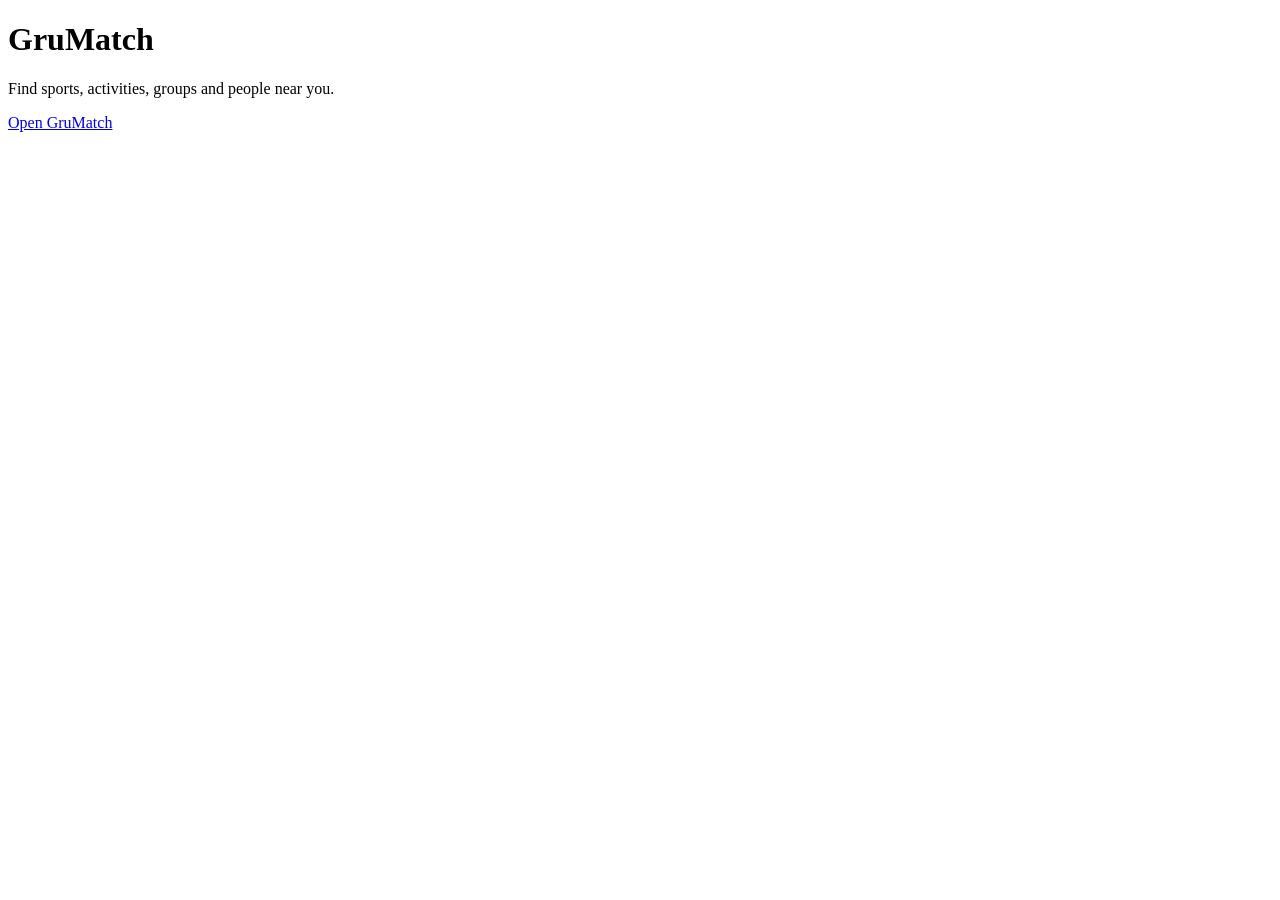
==== src/index.html @ 80520175 "first commit" ====
<!DOCTYPE html>
<html lang="en">
<head>
  <meta charset="UTF-8">
  <meta name="viewport" content="width=device-width, initial-scale=1.0">

  <title>GruMatch - Find people to play sports with</title>

  <link rel="stylesheet" href="style.css">
</head>

<body>

  <header>
    <h1>GruMatch</h1>

    <p>
      Find sports, activities, groups and people near you.
    </p>

    <a href="https://www.grumatch.com">
      Open GruMatch
    </a>
  </header>

</body>
</html>
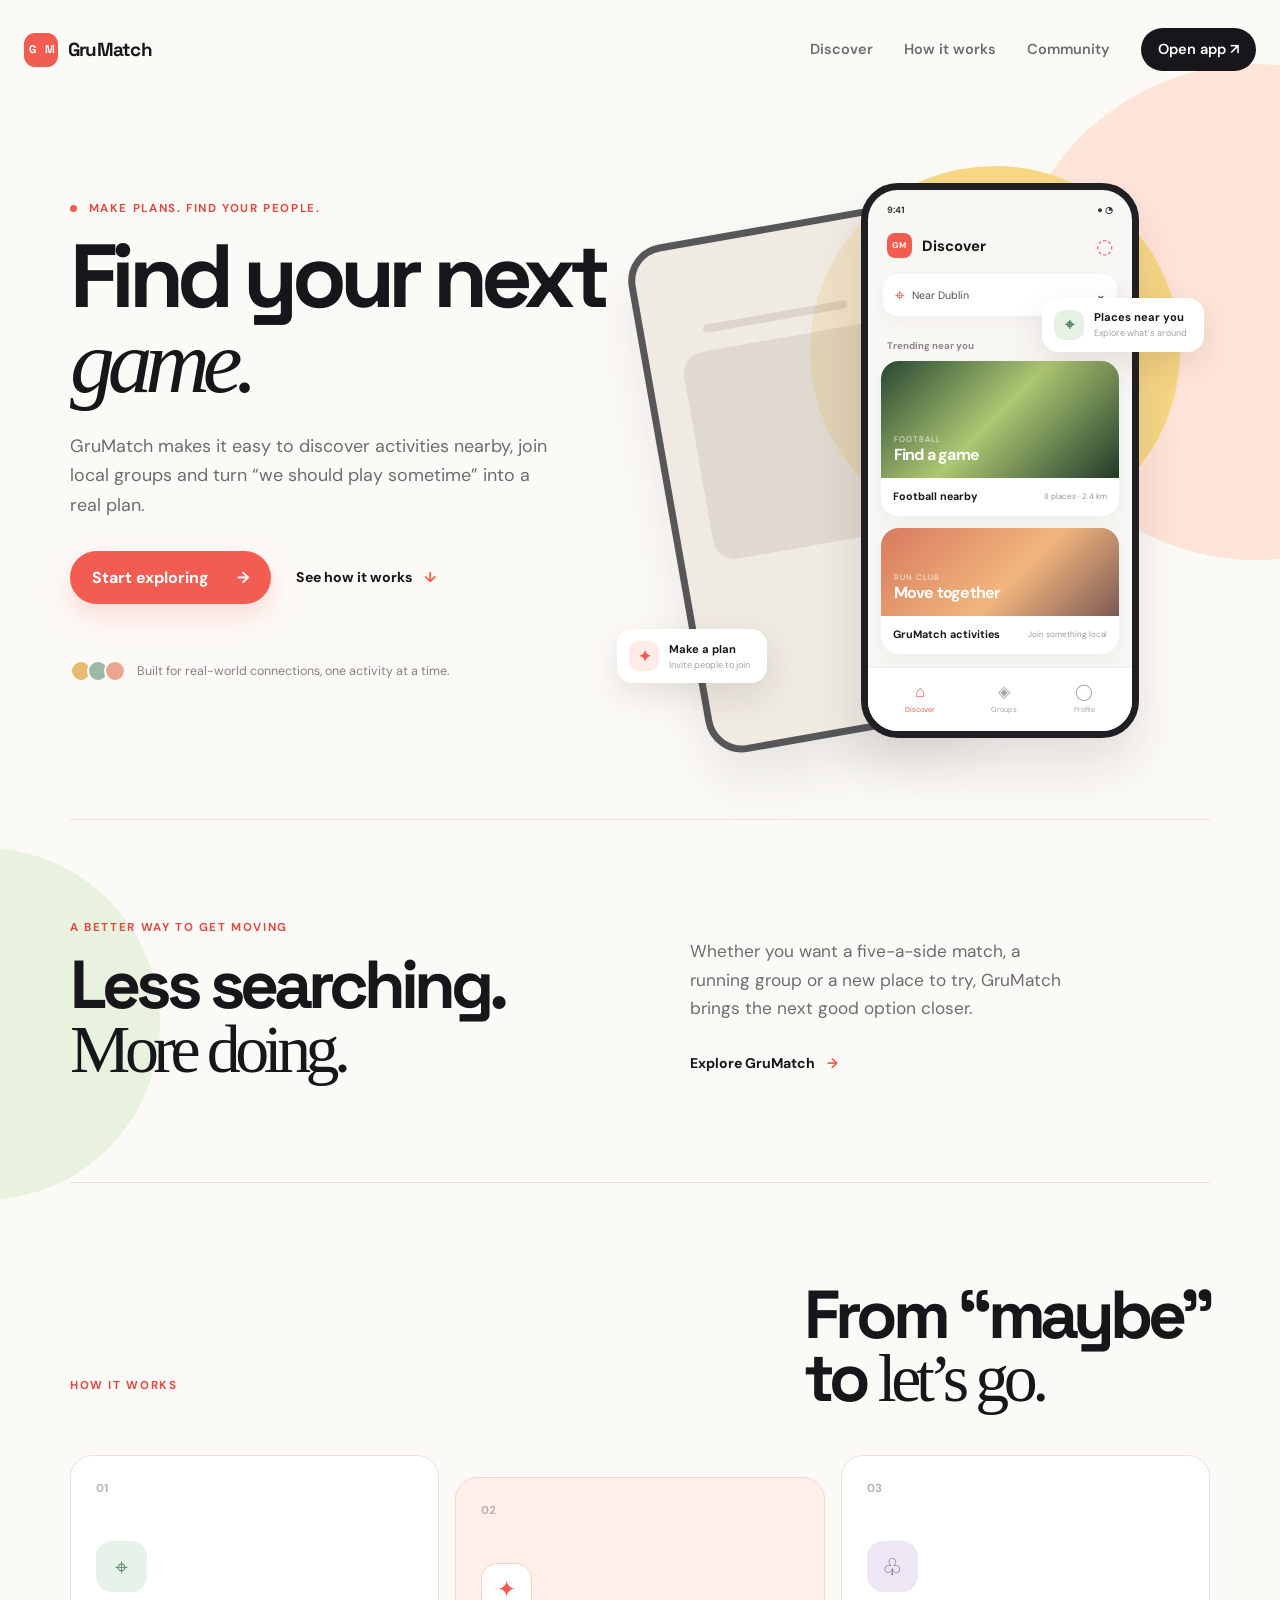
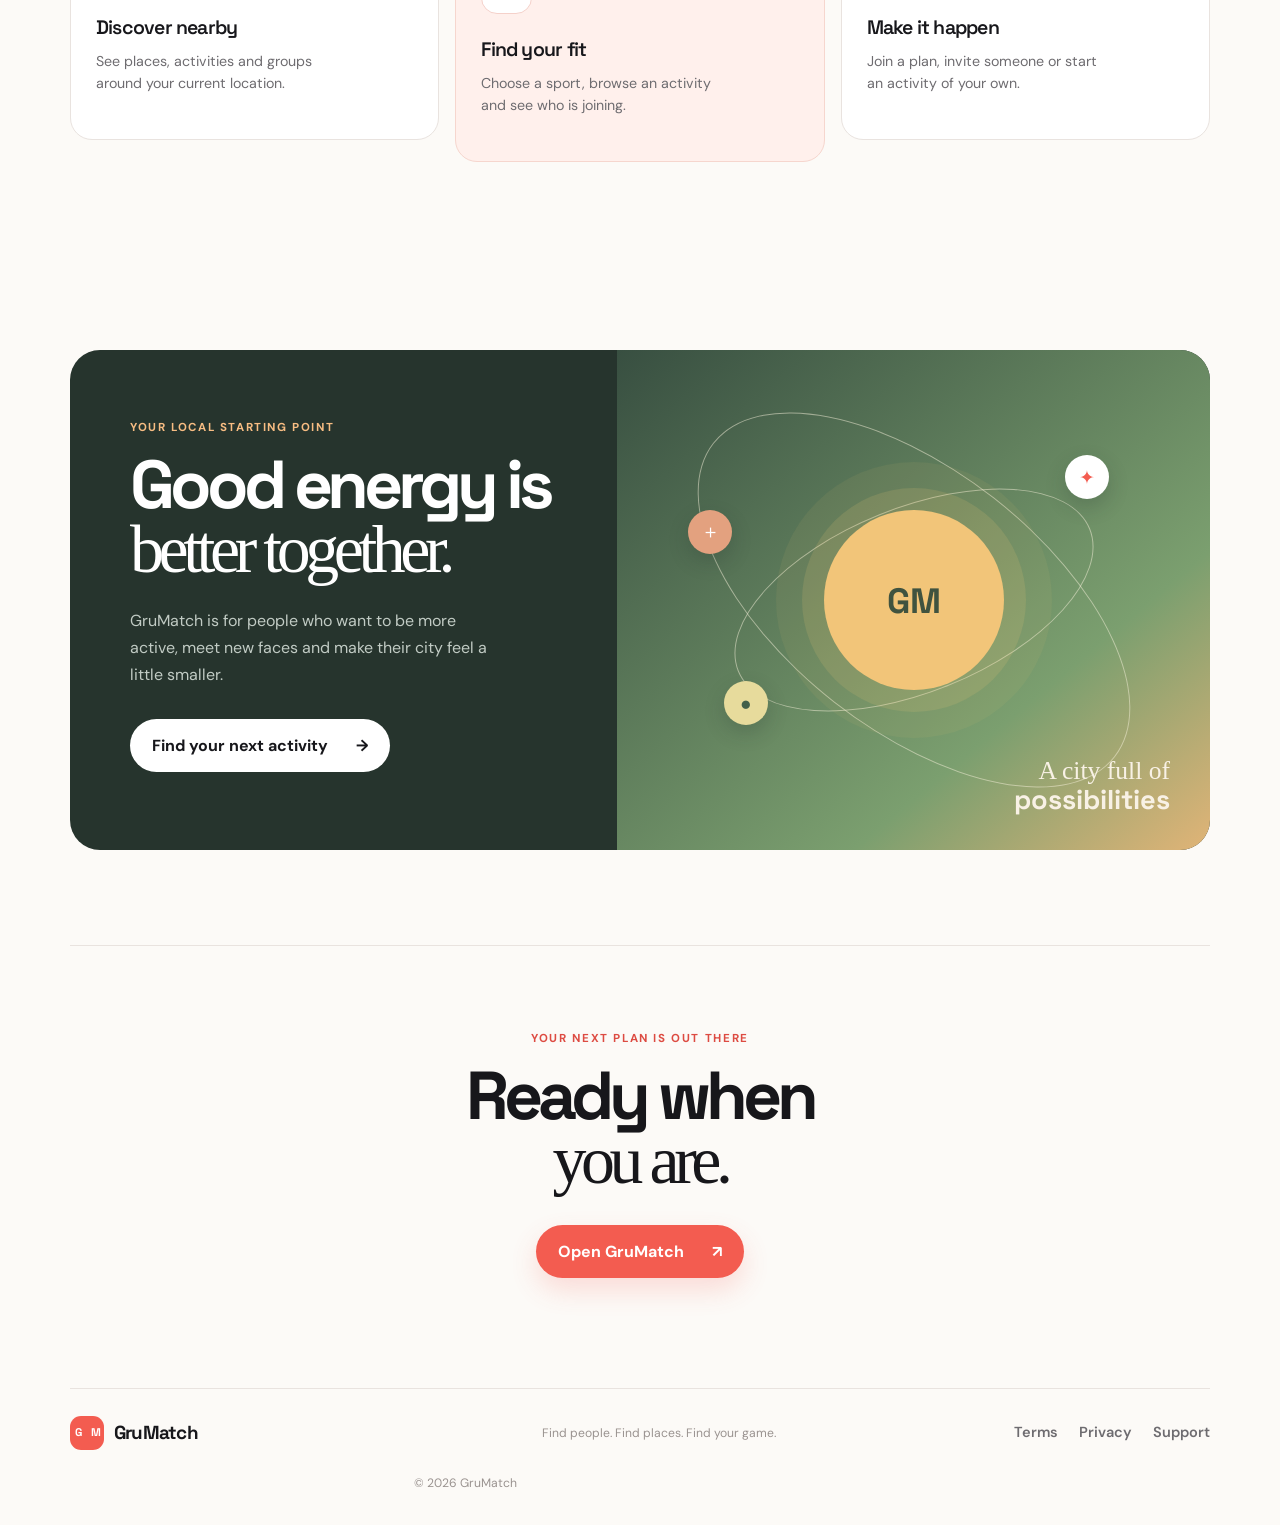
==== commit 8248f720: "Build GruMatch marketing landing page" ====
--- a/src/index.html
+++ b/src/index.html
@@ -1,27 +1,54 @@
-<!DOCTYPE html>
+<!doctype html>
 <html lang="en">
-<head>
-  <meta charset="UTF-8">
-  <meta name="viewport" content="width=device-width, initial-scale=1.0">
-
-  <title>GruMatch - Find people to play sports with</title>
-
-  <link rel="stylesheet" href="style.css">
-</head>
-
-<body>
-
-  <header>
-    <h1>GruMatch</h1>
-
-    <p>
-      Find sports, activities, groups and people near you.
-    </p>
-
-    <a href="https://www.grumatch.com">
-      Open GruMatch
-    </a>
-  </header>
-
-</body>
-</html>+  <head>
+    <meta charset="UTF-8" />
+    <meta name="viewport" content="width=device-width, initial-scale=1.0" />
+    <meta name="description" content="GruMatch helps you discover nearby sports, activities and people to play with." />
+    <meta name="theme-color" content="#f45c4e" />
+    <title>GruMatch — Find your next game</title>
+    <link rel="preconnect" href="https://fonts.googleapis.com" />
+    <link rel="preconnect" href="https://fonts.gstatic.com" crossorigin />
+    <link href="https://fonts.googleapis.com/css2?family=DM+Sans:wght@400;500;600;700&family=Space+Grotesk:wght@500;600;700&display=swap" rel="stylesheet" />
+    <link rel="stylesheet" href="style.css" />
+  </head>
+  <body>
+    <div class="page-glow page-glow--one" aria-hidden="true"></div>
+    <div class="page-glow page-glow--two" aria-hidden="true"></div>
+    <header class="site-header">
+      <a class="brand" href="#top" aria-label="GruMatch home"><span class="brand-mark" aria-hidden="true"><span>G</span><span>M</span></span><span>GruMatch</span></a>
+      <button class="menu-toggle" type="button" aria-expanded="false" aria-controls="site-nav">Menu</button>
+      <nav id="site-nav" class="site-nav" aria-label="Main navigation">
+        <a href="#discover">Discover</a><a href="#how-it-works">How it works</a><a href="#community">Community</a><a class="nav-cta" href="https://www.grumatch.com">Open app <span aria-hidden="true">↗</span></a>
+      </nav>
+    </header>
+    <main id="top">
+      <section class="hero section-shell">
+        <div class="hero-copy">
+          <p class="eyebrow"><span class="eyebrow-dot"></span> Make plans. Find your people.</p>
+          <h1>Find your next <em>game.</em></h1>
+          <p class="hero-lede">GruMatch makes it easy to discover activities nearby, join local groups and turn “we should play sometime” into a real plan.</p>
+          <div class="hero-actions"><a class="button button--primary" href="https://www.grumatch.com">Start exploring <span aria-hidden="true">→</span></a><a class="text-link" href="#how-it-works">See how it works <span aria-hidden="true">↓</span></a></div>
+          <div class="hero-note"><span class="mini-avatars" aria-hidden="true"><i></i><i></i><i></i></span><span>Built for real-world connections, one activity at a time.</span></div>
+        </div>
+        <div class="hero-visual" aria-label="GruMatch app preview">
+          <div class="sun-disc" aria-hidden="true"></div>
+          <div class="phone phone--back" aria-hidden="true"><div class="phone-top"></div><div class="ghost-line"></div><div class="ghost-card"></div></div>
+          <div class="phone phone--front">
+            <div class="phone-top"><span>9:41</span><span>● ◔</span></div><div class="app-header"><span class="app-logo">GM</span><strong>Discover</strong><span class="bell">◌</span></div>
+            <div class="location-pill"><span>⌖</span> Near Dublin <b>⌄</b></div><p class="phone-label">Trending near you</p>
+            <div class="activity-card"><div class="activity-art art--football"><span>FOOTBALL</span><strong>Find a game</strong></div><div class="activity-meta"><strong>Football nearby</strong><span>8 places · 2.4 km</span></div></div>
+            <div class="activity-card"><div class="activity-art art--run"><span>RUN CLUB</span><strong>Move together</strong></div><div class="activity-meta"><strong>GruMatch activities</strong><span>Join something local</span></div></div>
+            <div class="phone-tabs"><span class="active">⌂<small>Discover</small></span><span>◈<small>Groups</small></span><span>◯<small>Profile</small></span></div>
+          </div>
+          <div class="floating-tag floating-tag--near"><span class="tag-icon">⌖</span><span><strong>Places near you</strong><small>Explore what’s around</small></span></div><div class="floating-tag floating-tag--match"><span class="tag-icon tag-icon--coral">✦</span><span><strong>Make a plan</strong><small>Invite people to join</small></span></div>
+        </div>
+      </section>
+      <section id="discover" class="section-shell section-block discover-block"><div class="section-intro"><p class="eyebrow">A better way to get moving</p><h2>Less searching.<br /><span>More doing.</span></h2></div><div class="discover-copy"><p>Whether you want a five-a-side match, a running group or a new place to try, GruMatch brings the next good option closer.</p><a class="arrow-link" href="https://www.grumatch.com">Explore GruMatch <span>→</span></a></div></section>
+      <section id="how-it-works" class="section-shell section-block steps-block"><div class="section-heading"><p class="eyebrow">How it works</p><h2>From “maybe”<br />to <span>let’s go.</span></h2></div><div class="steps-grid"><article class="step-card"><div class="step-number">01</div><div class="step-icon step-icon--pin">⌖</div><h3>Discover nearby</h3><p>See places, activities and groups around your current location.</p></article><article class="step-card step-card--highlight"><div class="step-number">02</div><div class="step-icon step-icon--spark">✦</div><h3>Find your fit</h3><p>Choose a sport, browse an activity and see who is joining.</p></article><article class="step-card"><div class="step-number">03</div><div class="step-icon step-icon--people">♧</div><h3>Make it happen</h3><p>Join a plan, invite someone or start an activity of your own.</p></article></div></section>
+      <section id="community" class="section-shell community-block"><div class="community-panel"><div class="community-copy"><p class="eyebrow">Your local starting point</p><h2>Good energy is<br /><span>better together.</span></h2><p>GruMatch is for people who want to be more active, meet new faces and make their city feel a little smaller.</p><a class="button button--light" href="https://www.grumatch.com">Find your next activity <span aria-hidden="true">→</span></a></div><div class="community-art" aria-hidden="true"><div class="orbit orbit--one"></div><div class="orbit orbit--two"></div><div class="community-sun">GM</div><div class="person person--one">✦</div><div class="person person--two">●</div><div class="person person--three">＋</div><div class="community-caption">A city full of<br /><strong>possibilities</strong></div></div></div></section>
+      <section class="section-shell final-cta"><p class="eyebrow">Your next plan is out there</p><h2>Ready when<br /><span>you are.</span></h2><a class="button button--primary" href="https://www.grumatch.com">Open GruMatch <span aria-hidden="true">↗</span></a></section>
+    </main>
+    <footer class="site-footer section-shell"><a class="brand" href="#top"><span class="brand-mark" aria-hidden="true"><span>G</span><span>M</span></span><span>GruMatch</span></a><p>Find people. Find places. Find your game.</p><div class="footer-links"><a href="https://www.grumatch.com/terms">Terms</a><a href="https://www.grumatch.com/privacy">Privacy</a><a href="mailto:supportgrumatch@gmail.com">Support</a></div><small>© 2026 GruMatch</small></footer>
+    <script>const toggle=document.querySelector('.menu-toggle'),nav=document.querySelector('.site-nav');toggle?.addEventListener('click',()=>{const open=nav.classList.toggle('is-open');toggle.setAttribute('aria-expanded',String(open))});nav?.querySelectorAll('a').forEach(link=>link.addEventListener('click',()=>{nav.classList.remove('is-open');toggle?.setAttribute('aria-expanded','false')}));</script>
+  </body>
+</html>
--- a/src/style.css
+++ b/src/style.css
@@ -0,0 +1 @@
+:root{--ink:#17171b;--muted:#6e6c70;--coral:#f35c50;--coral-dark:#dd4b42;--peach:#fff0ec;--cream:#fcfaf7;--line:#e9e3df;--serif:Georgia,'Times New Roman',serif;--display:'Space Grotesk',sans-serif;--body:'DM Sans',sans-serif}*{box-sizing:border-box}html{scroll-behavior:smooth}body{margin:0;background:var(--cream);color:var(--ink);font-family:var(--body);overflow-x:hidden}.page-glow{position:absolute;z-index:-1;border-radius:50%;pointer-events:none}.page-glow--one{width:31rem;height:31rem;top:4rem;right:-14rem;background:#ffe5d9}.page-glow--two{width:22rem;height:22rem;top:53rem;left:-12rem;background:#e9f1df}.section-shell{width:min(1140px,calc(100% - 48px));margin-inline:auto}.site-header{width:min(1240px,calc(100% - 48px));margin:0 auto;display:flex;align-items:center;justify-content:space-between;padding:28px 0;position:relative;z-index:5}.brand{display:inline-flex;align-items:center;gap:10px;color:var(--ink);font-family:var(--display);font-size:1.18rem;font-weight:700;text-decoration:none;letter-spacing:-.04em}.brand-mark{display:inline-grid;grid-template-columns:1fr 1fr;gap:1px;width:34px;height:34px;background:var(--coral);border-radius:11px;color:#fff;place-items:center;font-family:var(--display);font-size:.7rem;letter-spacing:-.1em;line-height:1}.site-nav{display:flex;align-items:center;gap:31px}.site-nav a,.footer-links a{color:var(--muted);text-decoration:none;font-size:.91rem;font-weight:600}.site-nav a:hover,.footer-links a:hover{color:var(--coral)}.site-nav .nav-cta{padding:12px 17px;background:var(--ink);border-radius:999px;color:#fff}.menu-toggle{display:none;background:none;border:1px solid var(--line);border-radius:99px;padding:9px 14px;font:600 .82rem var(--body)}.hero{display:grid;grid-template-columns:48% 52%;align-items:center;min-height:675px;padding:55px 0 90px}.eyebrow{margin:0 0 18px;color:var(--coral-dark);font-size:.72rem;font-weight:700;letter-spacing:.14em;text-transform:uppercase}.eyebrow-dot{display:inline-block;width:7px;height:7px;margin-right:7px;border-radius:50%;background:var(--coral)}.hero h1,.section-intro h2,.section-heading h2,.community-copy h2,.final-cta h2{margin:0;font:700 clamp(3.6rem,7vw,6.5rem)/.94 var(--display);letter-spacing:-.075em}.hero h1 em,.section-intro h2 span,.section-heading h2 span,.community-copy h2 span,.final-cta h2 span{font-family:var(--serif);font-weight:400;letter-spacing:-.08em}.hero-lede{max-width:490px;margin:28px 0 30px;color:var(--muted);font-size:1.12rem;line-height:1.65}.hero-actions{display:flex;align-items:center;gap:25px}.button{display:inline-flex;align-items:center;gap:28px;border-radius:999px;padding:16px 22px;font-weight:700;text-decoration:none;transition:transform .2s,background .2s}.button:hover{transform:translateY(-2px)}.button--primary{background:var(--coral);color:#fff;box-shadow:0 12px 27px #f35c5030}.button--primary:hover{background:var(--coral-dark)}.button--light{background:#fff;color:var(--ink)}.text-link,.arrow-link{color:var(--ink);text-decoration:none;font-size:.88rem;font-weight:700}.text-link span,.arrow-link span{margin-left:9px;color:var(--coral)}.hero-note{display:flex;align-items:center;gap:11px;margin-top:56px;color:#858187;font-size:.78rem}.mini-avatars{display:flex}.mini-avatars i{display:block;width:22px;height:22px;border:2px solid var(--cream);border-radius:50%;margin-left:-5px;background:#eaa690}.mini-avatars i:first-child{margin-left:0;background:#e6bb72}.mini-avatars i:nth-child(2){background:#9cb9a6}.hero-visual{position:relative;min-height:575px}.sun-disc{position:absolute;right:5%;top:2%;width:370px;height:370px;background:#f8d785;border-radius:50%}.phone{position:absolute;width:278px;border:7px solid #202024;border-radius:37px;background:#f9f7f4;box-shadow:0 28px 50px #2a1e191f}.phone--back{left:8%;top:12%;height:515px;transform:rotate(-10deg);background:#ebe5dc;opacity:.75}.phone--back .phone-top{height:50px}.ghost-line{width:55%;height:8px;margin:30px auto 18px;border-radius:10px;background:#d0c9bf}.ghost-card{width:76%;height:210px;margin:auto;border-radius:22px;background:#d7cfc4}.phone--front{right:12%;top:5%;height:555px;overflow:hidden;z-index:2}.phone-top{display:flex;justify-content:space-between;padding:14px 19px 5px;color:#343338;font-size:.57rem;font-weight:700}.app-header{display:flex;align-items:center;gap:10px;padding:12px 19px 15px;font-size:.93rem}.app-logo{display:grid;width:25px;height:25px;place-items:center;border-radius:8px;background:var(--coral);color:#fff;font-size:.52rem;font-weight:700}.bell{margin-left:auto;color:var(--coral);font-size:1.25rem}.location-pill{display:flex;align-items:center;gap:7px;margin:0 15px;padding:10px 12px;border-radius:14px;background:#fff;color:#55515a;font-size:.67rem;box-shadow:0 5px 15px #32200e0b}.location-pill span{color:var(--coral);font-size:1.05rem}.location-pill b{margin-left:auto}.phone-label{padding:0 19px;margin:23px 0 9px;font-size:.6rem;color:#89858b;font-weight:700}.activity-card{margin:0 13px 12px;overflow:hidden;border-radius:18px;background:#fff;box-shadow:0 7px 17px #3020150c}.activity-art{height:117px;padding:13px;display:flex;flex-direction:column;justify-content:flex-end;color:#fff}.activity-art span{font-size:.5rem;letter-spacing:.12em;opacity:.82}.activity-art strong{font-size:1rem;letter-spacing:-.05em}.art--football{background:linear-gradient(135deg,#284633,#adc872 48%,#203a2a)}.art--run{height:88px;background:linear-gradient(135deg,#d87a5f,#f1b67d 56%,#7d5a55)}.activity-meta{display:flex;justify-content:space-between;gap:5px;padding:11px 12px 13px;align-items:center}.activity-meta strong{font-size:.67rem}.activity-meta span{color:#9a9597;font-size:.5rem}.phone-tabs{position:absolute;bottom:0;left:0;right:0;display:flex;justify-content:space-around;padding:13px 9px 17px;background:#fff;border-top:1px solid #f0ece9}.phone-tabs span{display:flex;align-items:center;flex-direction:column;color:#aaa5a5;font-size:1rem}.phone-tabs span.active{color:var(--coral)}.phone-tabs small{margin-top:3px;font-size:.46rem}.floating-tag{display:flex;position:absolute;align-items:center;gap:10px;z-index:3;padding:12px 17px 12px 12px;background:#fff;border-radius:16px;box-shadow:0 12px 35px #432d2020}.floating-tag strong,.floating-tag small{display:block}.floating-tag strong{font-size:.7rem}.floating-tag small{margin-top:3px;color:#aaa0a0;font-size:.57rem}.tag-icon{display:grid;width:30px;height:30px;place-items:center;border-radius:10px;background:#e6f2e6;color:#56836a;font-weight:700}.tag-icon--coral{background:#ffebe7;color:var(--coral)}.floating-tag--near{top:25%;right:1%}.floating-tag--match{bottom:8%;left:0}.section-block{padding:100px 0}.discover-block{display:grid;grid-template-columns:1fr 1fr;gap:100px;border-top:1px solid var(--line)}.section-intro h2,.section-heading h2,.community-copy h2,.final-cta h2{font-size:clamp(3rem,5.3vw,5.3rem)}.discover-copy{align-self:end;max-width:380px;padding-bottom:9px}.discover-copy p{margin:0 0 29px;color:var(--muted);font-size:1.08rem;line-height:1.65}.steps-block{border-top:1px solid var(--line)}.section-heading{display:flex;align-items:end;justify-content:space-between;margin-bottom:44px}.steps-grid{display:grid;grid-template-columns:repeat(3,1fr);gap:16px}.step-card{position:relative;min-height:285px;padding:25px;border:1px solid var(--line);border-radius:22px;background:#fff}.step-card--highlight{background:var(--peach);border-color:#f6d6ce;transform:translateY(22px)}.step-number{color:#b9b2ad;font-size:.72rem;font-weight:700}.step-icon{display:grid;width:51px;height:51px;margin:45px 0 23px;place-items:center;border-radius:16px;background:#e7f2e8;color:#628a70;font-size:1.45rem}.step-icon--spark{background:#fff;color:var(--coral);border:1px solid #f5d1ca}.step-icon--people{background:#ede7f5;color:#776292}.step-card h3{margin:0 0 10px;font:600 1.22rem var(--display);letter-spacing:-.04em}.step-card p{max-width:230px;margin:0;color:var(--muted);font-size:.89rem;line-height:1.55}.community-block{padding:110px 0 95px}.community-panel{display:grid;grid-template-columns:48% 52%;min-height:500px;overflow:hidden;border-radius:30px;background:#26342d;color:#fff}.community-copy{padding:70px 60px}.community-copy .eyebrow{color:#f8bd83}.community-copy p:not(.eyebrow){max-width:360px;margin:25px 0 31px;color:#c1cbc4;line-height:1.7}.community-art{position:relative;overflow:hidden;background:linear-gradient(140deg,#384f41,#7b9f6f 70%,#e1b477)}.community-sun{position:absolute;left:50%;top:50%;display:grid;width:180px;height:180px;place-items:center;transform:translate(-50%,-50%);border-radius:50%;background:#f2c579;color:#40533f;font:700 2.2rem var(--display);box-shadow:0 0 0 22px #f2c57925,0 0 0 48px #f2c57912}.orbit{position:absolute;left:50%;top:50%;border:1px solid #f8f2dc80;border-radius:50%;transform:translate(-50%,-50%) rotate(-22deg)}.orbit--one{width:380px;height:185px}.orbit--two{width:510px;height:260px;transform:translate(-50%,-50%) rotate(38deg)}.person{position:absolute;display:grid;width:44px;height:44px;place-items:center;border-radius:50%;background:#fff;color:var(--coral);font-size:1.2rem;box-shadow:0 8px 20px #26342d38}.person--one{top:21%;right:17%}.person--two{bottom:25%;left:18%;background:#e7db9c;color:#43604a}.person--three{top:32%;left:12%;background:#e3a17f;color:#fff}.community-caption{position:absolute;right:40px;bottom:35px;text-align:right;color:#f8f1e5;font:400 1.6rem/1.1 var(--serif)}.community-caption strong{font-family:var(--display);font-size:1.7rem}.final-cta{padding:85px 0 110px;text-align:center;border-top:1px solid var(--line)}.final-cta h2{margin-bottom:32px}.site-footer{display:grid;grid-template-columns:1fr 1fr auto;align-items:center;gap:25px;padding:27px 0 34px;border-top:1px solid var(--line)}.site-footer p,.site-footer small{color:#9a9390;font-size:.76rem}.site-footer p{margin:0}.footer-links{display:flex;justify-content:center;gap:21px}.site-footer small{text-align:right}@media(max-width:850px){.site-header{padding:20px 0}.menu-toggle{display:block}.site-nav{display:none;position:absolute;left:0;right:0;top:72px;flex-direction:column;align-items:stretch;gap:0;padding:10px;border:1px solid var(--line);border-radius:16px;background:#fff;box-shadow:0 15px 35px #27160e1b}.site-nav.is-open{display:flex}.site-nav a{padding:14px 12px}.site-nav .nav-cta{text-align:center}.hero{grid-template-columns:1fr;padding-top:40px}.hero-copy{max-width:620px}.hero-visual{margin:35px auto 0;width:min(100%,540px)}.discover-block{gap:42px}.community-copy{padding:55px 36px}.site-footer{grid-template-columns:1fr 1fr}.site-footer p{display:none}.site-footer small{text-align:left}}@media(max-width:560px){.section-shell,.site-header{width:calc(100% - 34px)}.hero{min-height:auto;padding:36px 0 50px}.hero h1{font-size:3.55rem}.hero-lede{font-size:1rem}.hero-actions{align-items:flex-start;flex-direction:column;gap:18px}.hero-note{margin-top:38px;line-height:1.4}.hero-visual{min-height:500px;transform:scale(.84);transform-origin:top center;width:120%;margin-left:-10%;margin-bottom:-68px}.sun-disc{width:295px;height:295px}.phone--front{right:8%}.phone--back{left:2%}.floating-tag--near{right:-3%}.floating-tag--match{left:-2%}.section-block{padding:73px 0}.discover-block{display:block}.discover-copy{margin-top:30px}.section-heading{display:block;margin-bottom:29px}.steps-grid{grid-template-columns:1fr;gap:12px}.step-card--highlight{transform:none}.step-card{min-height:220px}.step-icon{margin:28px 0 18px}.community-block{padding:65px 0}.community-panel{display:block}.community-copy{padding:45px 27px}.community-art{min-height:330px}.site-footer{display:flex;flex-wrap:wrap;justify-content:space-between}.footer-links{order:3;width:100%;justify-content:flex-start}.site-footer small{margin-left:auto}.final-cta{padding:70px 0 85px}}
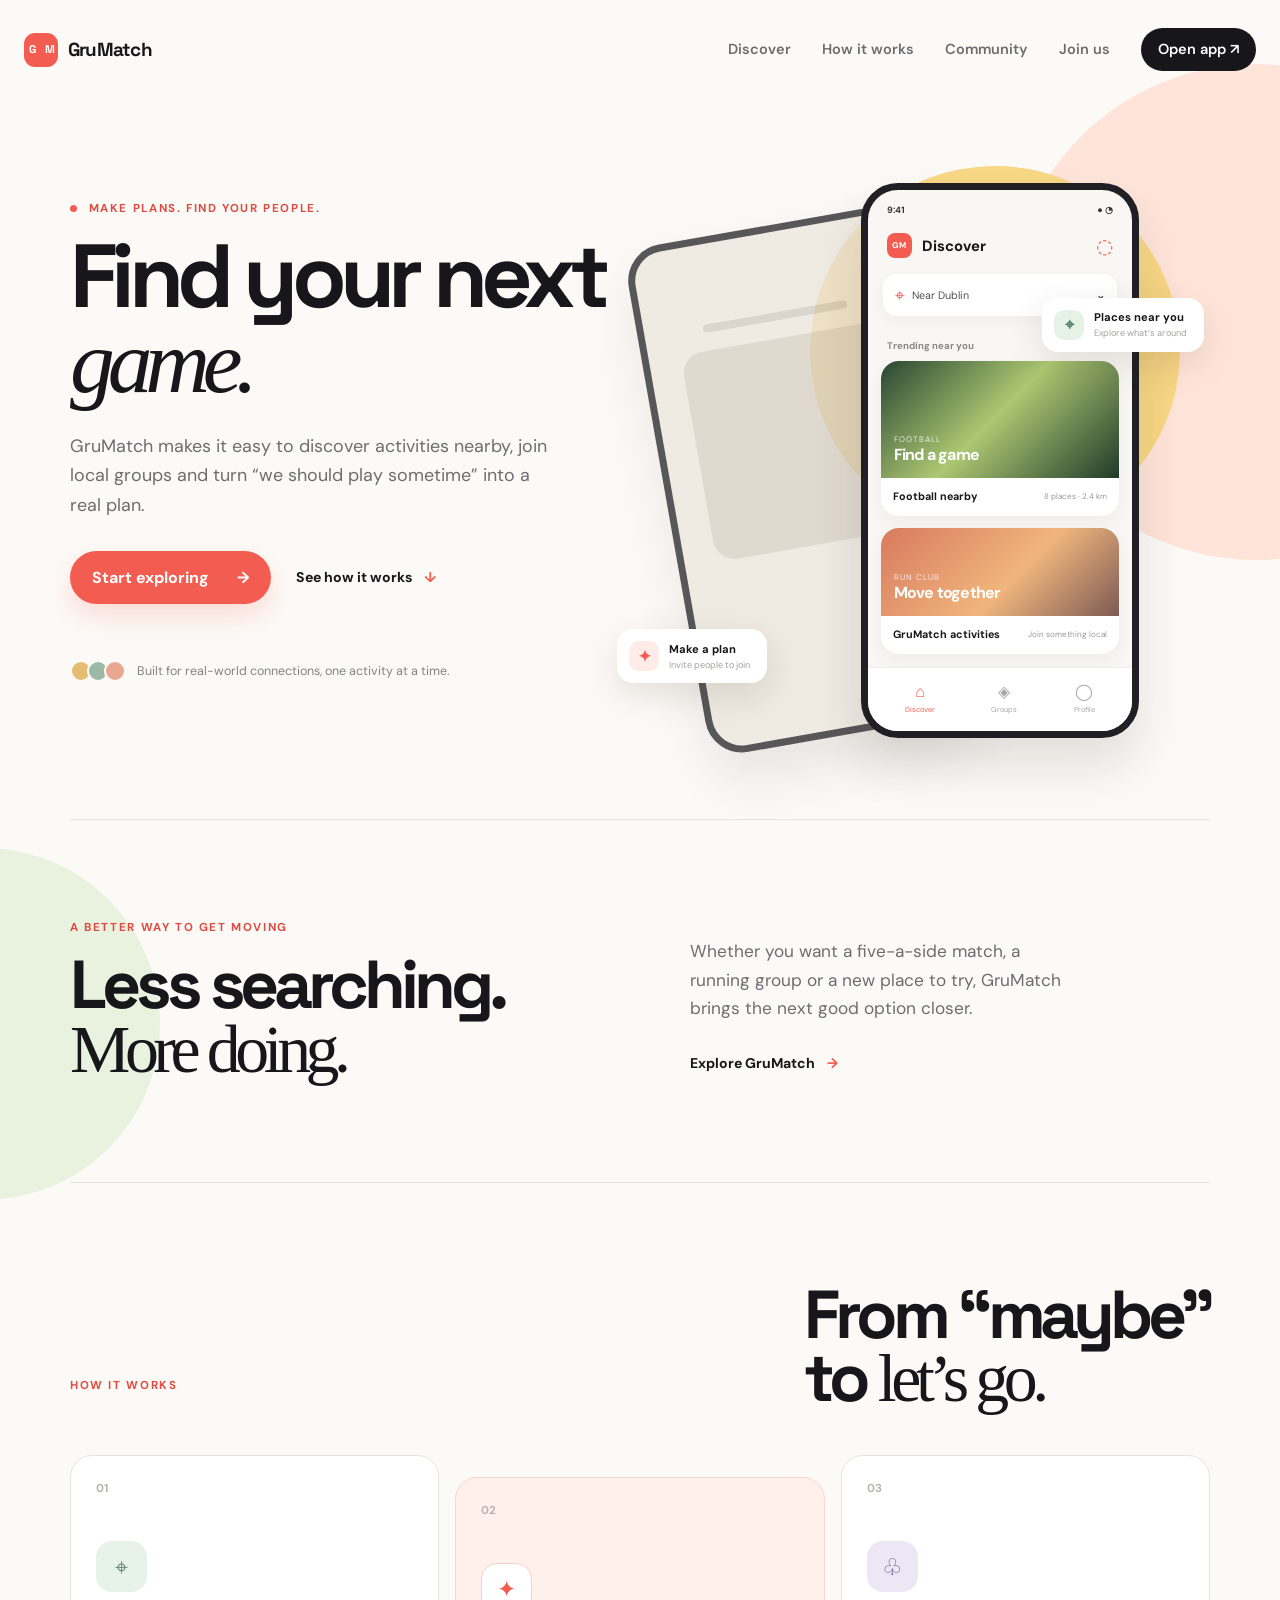
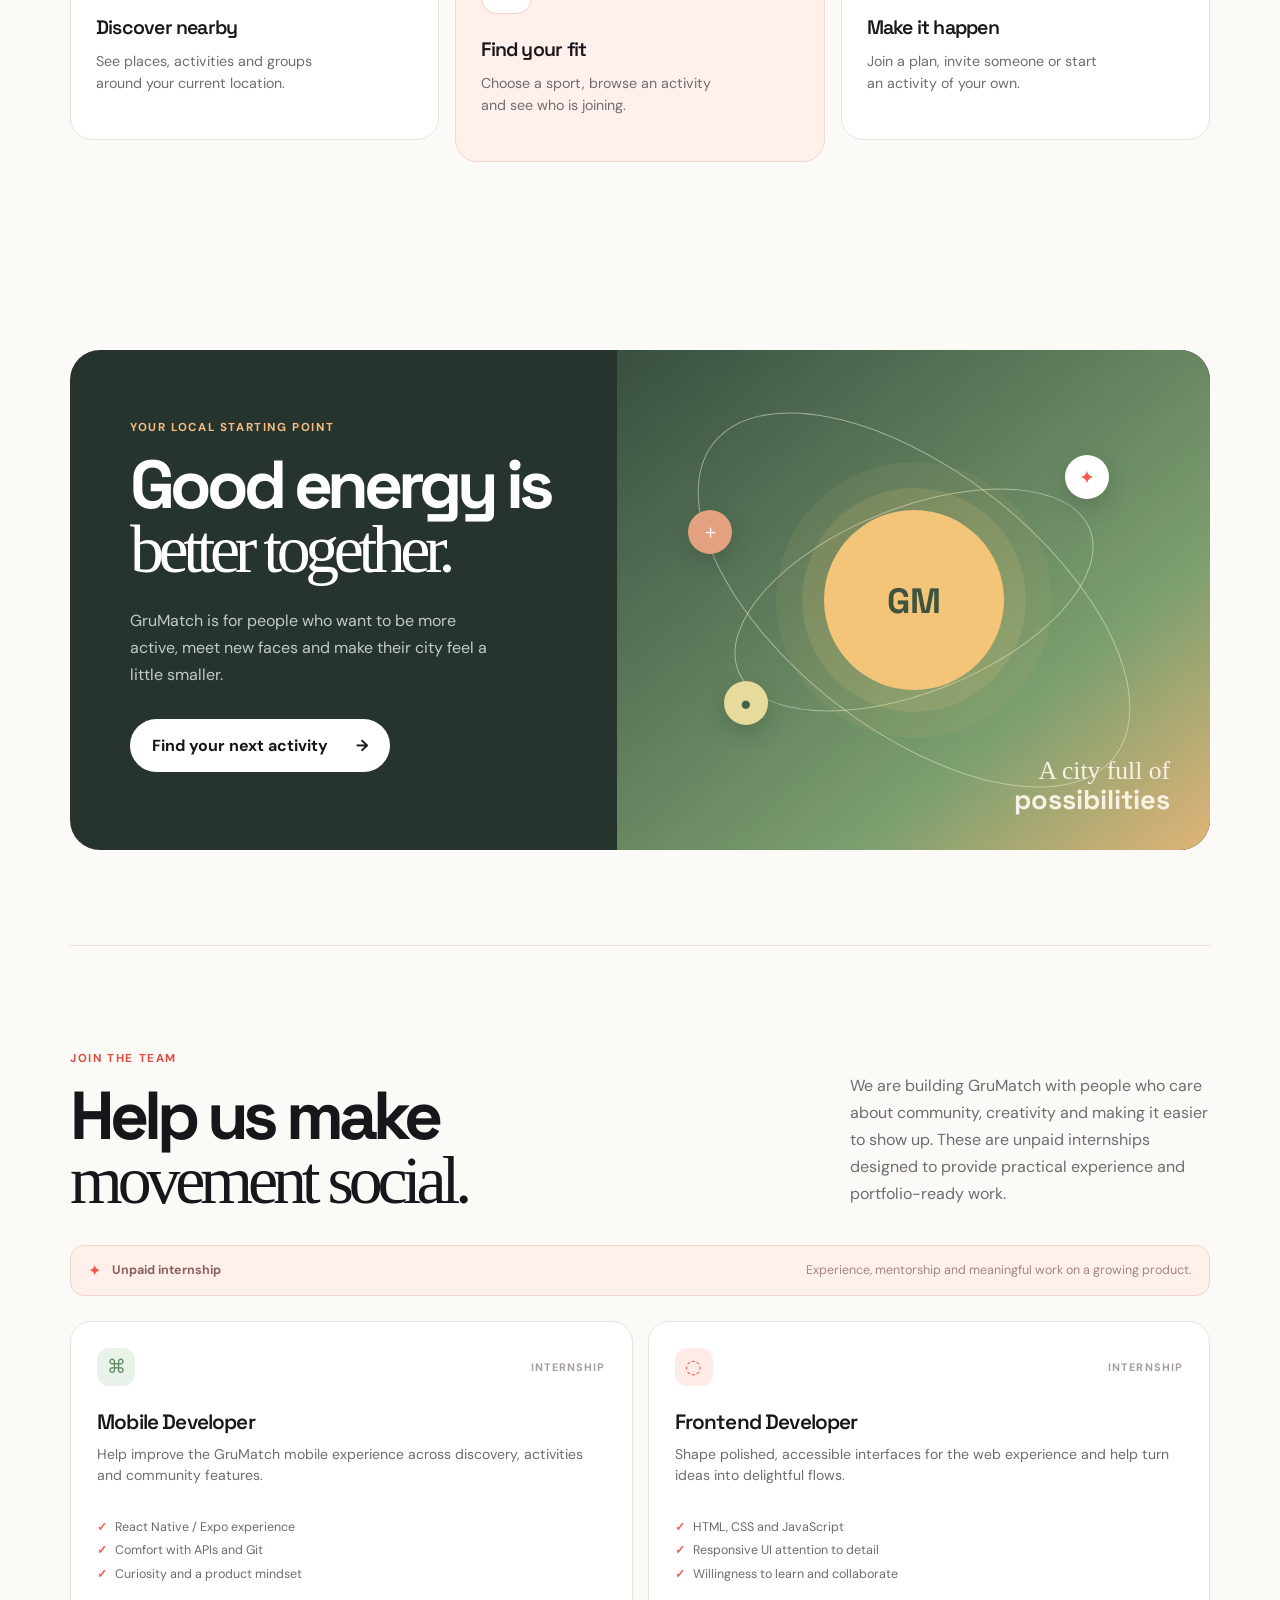
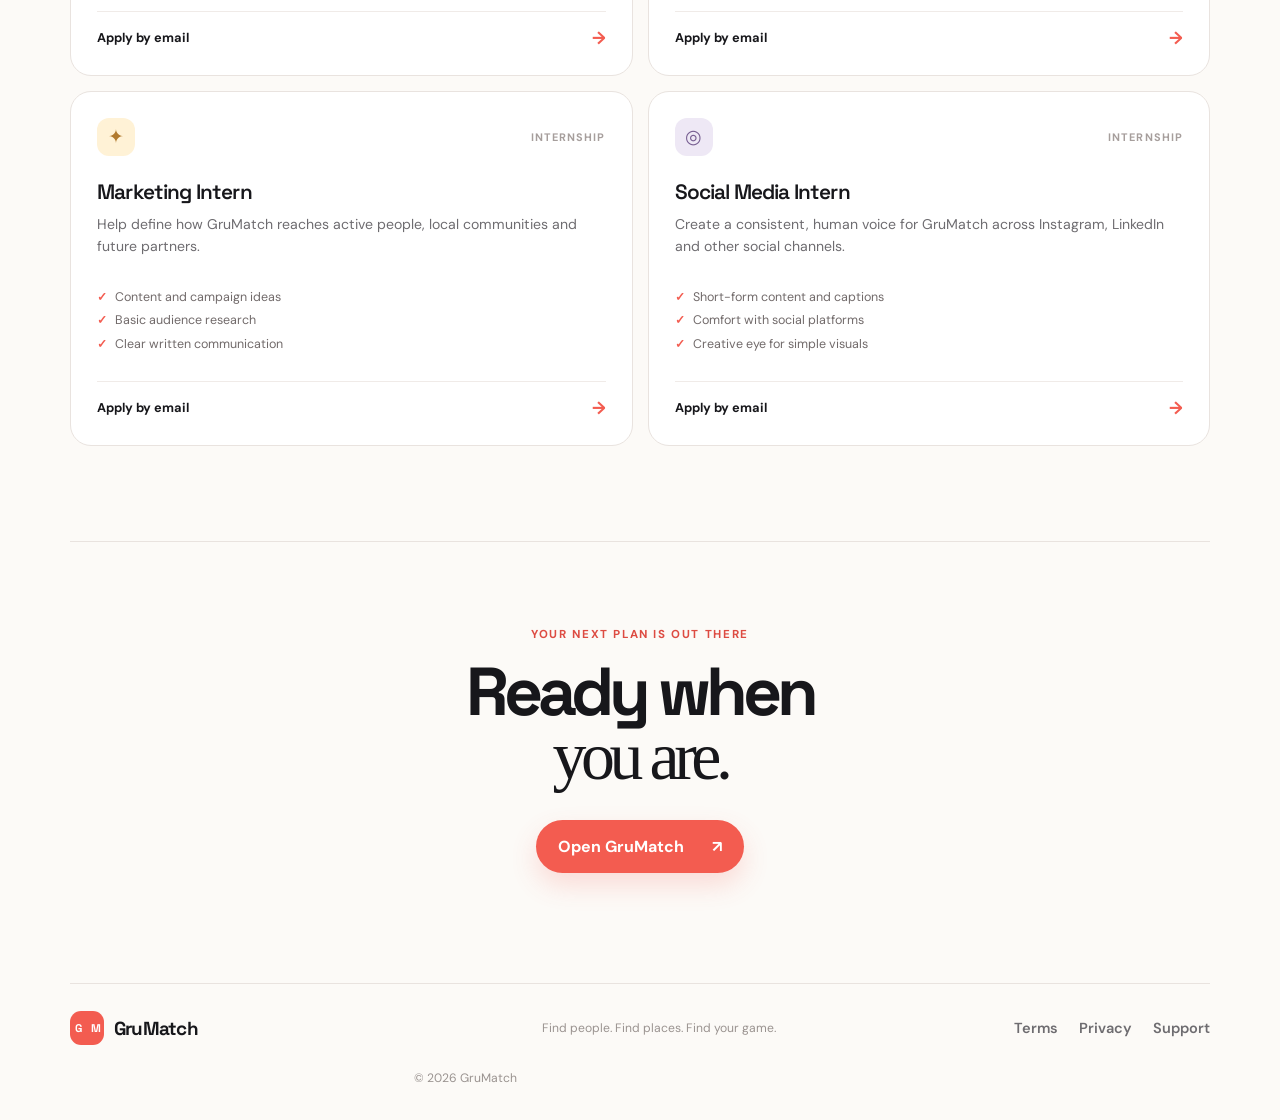
==== commit 8edcc9b9: "Add unpaid internship opportunities section" ====
--- a/src/index.html
+++ b/src/index.html
@@ -10,6 +10,7 @@
     <link rel="preconnect" href="https://fonts.gstatic.com" crossorigin />
     <link href="https://fonts.googleapis.com/css2?family=DM+Sans:wght@400;500;600;700&family=Space+Grotesk:wght@500;600;700&display=swap" rel="stylesheet" />
     <link rel="stylesheet" href="style.css" />
+    <link rel="stylesheet" href="careers.css" />
   </head>
   <body>
     <div class="page-glow page-glow--one" aria-hidden="true"></div>
@@ -18,7 +19,7 @@
       <a class="brand" href="#top" aria-label="GruMatch home"><span class="brand-mark" aria-hidden="true"><span>G</span><span>M</span></span><span>GruMatch</span></a>
       <button class="menu-toggle" type="button" aria-expanded="false" aria-controls="site-nav">Menu</button>
       <nav id="site-nav" class="site-nav" aria-label="Main navigation">
-        <a href="#discover">Discover</a><a href="#how-it-works">How it works</a><a href="#community">Community</a><a class="nav-cta" href="https://www.grumatch.com">Open app <span aria-hidden="true">↗</span></a>
+        <a href="#discover">Discover</a><a href="#how-it-works">How it works</a><a href="#community">Community</a><a href="#careers">Join us</a><a class="nav-cta" href="https://www.grumatch.com">Open app <span aria-hidden="true">↗</span></a>
       </nav>
     </header>
     <main id="top">
@@ -46,6 +47,16 @@
       <section id="discover" class="section-shell section-block discover-block"><div class="section-intro"><p class="eyebrow">A better way to get moving</p><h2>Less searching.<br /><span>More doing.</span></h2></div><div class="discover-copy"><p>Whether you want a five-a-side match, a running group or a new place to try, GruMatch brings the next good option closer.</p><a class="arrow-link" href="https://www.grumatch.com">Explore GruMatch <span>→</span></a></div></section>
       <section id="how-it-works" class="section-shell section-block steps-block"><div class="section-heading"><p class="eyebrow">How it works</p><h2>From “maybe”<br />to <span>let’s go.</span></h2></div><div class="steps-grid"><article class="step-card"><div class="step-number">01</div><div class="step-icon step-icon--pin">⌖</div><h3>Discover nearby</h3><p>See places, activities and groups around your current location.</p></article><article class="step-card step-card--highlight"><div class="step-number">02</div><div class="step-icon step-icon--spark">✦</div><h3>Find your fit</h3><p>Choose a sport, browse an activity and see who is joining.</p></article><article class="step-card"><div class="step-number">03</div><div class="step-icon step-icon--people">♧</div><h3>Make it happen</h3><p>Join a plan, invite someone or start an activity of your own.</p></article></div></section>
       <section id="community" class="section-shell community-block"><div class="community-panel"><div class="community-copy"><p class="eyebrow">Your local starting point</p><h2>Good energy is<br /><span>better together.</span></h2><p>GruMatch is for people who want to be more active, meet new faces and make their city feel a little smaller.</p><a class="button button--light" href="https://www.grumatch.com">Find your next activity <span aria-hidden="true">→</span></a></div><div class="community-art" aria-hidden="true"><div class="orbit orbit--one"></div><div class="orbit orbit--two"></div><div class="community-sun">GM</div><div class="person person--one">✦</div><div class="person person--two">●</div><div class="person person--three">＋</div><div class="community-caption">A city full of<br /><strong>possibilities</strong></div></div></div></section>
+      <section id="careers" class="section-shell careers-block">
+        <div class="careers-heading"><div><p class="eyebrow">Join the team</p><h2>Help us make<br /><span>movement social.</span></h2></div><p>We are building GruMatch with people who care about community, creativity and making it easier to show up. These are unpaid internships designed to provide practical experience and portfolio-ready work.</p></div>
+        <div class="careers-note"><span>✦</span><strong>Unpaid internship</strong><span>Experience, mentorship and meaningful work on a growing product.</span></div>
+        <div class="job-grid">
+          <article class="job-card"><div class="job-top"><span class="job-icon">⌘</span><span class="job-type">Internship</span></div><h3>Mobile Developer</h3><p>Help improve the GruMatch mobile experience across discovery, activities and community features.</p><ul><li>React Native / Expo experience</li><li>Comfort with APIs and Git</li><li>Curiosity and a product mindset</li></ul><a href="mailto:supportgrumatch@gmail.com?subject=Mobile%20Developer%20Internship" class="job-link">Apply by email <span>→</span></a></article>
+          <article class="job-card"><div class="job-top"><span class="job-icon job-icon--coral">◌</span><span class="job-type">Internship</span></div><h3>Frontend Developer</h3><p>Shape polished, accessible interfaces for the web experience and help turn ideas into delightful flows.</p><ul><li>HTML, CSS and JavaScript</li><li>Responsive UI attention to detail</li><li>Willingness to learn and collaborate</li></ul><a href="mailto:supportgrumatch@gmail.com?subject=Frontend%20Developer%20Internship" class="job-link">Apply by email <span>→</span></a></article>
+          <article class="job-card"><div class="job-top"><span class="job-icon job-icon--gold">✦</span><span class="job-type">Internship</span></div><h3>Marketing Intern</h3><p>Help define how GruMatch reaches active people, local communities and future partners.</p><ul><li>Content and campaign ideas</li><li>Basic audience research</li><li>Clear written communication</li></ul><a href="mailto:supportgrumatch@gmail.com?subject=Marketing%20Internship" class="job-link">Apply by email <span>→</span></a></article>
+          <article class="job-card"><div class="job-top"><span class="job-icon job-icon--purple">◎</span><span class="job-type">Internship</span></div><h3>Social Media Intern</h3><p>Create a consistent, human voice for GruMatch across Instagram, LinkedIn and other social channels.</p><ul><li>Short-form content and captions</li><li>Comfort with social platforms</li><li>Creative eye for simple visuals</li></ul><a href="mailto:supportgrumatch@gmail.com?subject=Social%20Media%20Internship" class="job-link">Apply by email <span>→</span></a></article>
+        </div>
+      </section>
       <section class="section-shell final-cta"><p class="eyebrow">Your next plan is out there</p><h2>Ready when<br /><span>you are.</span></h2><a class="button button--primary" href="https://www.grumatch.com">Open GruMatch <span aria-hidden="true">↗</span></a></section>
     </main>
     <footer class="site-footer section-shell"><a class="brand" href="#top"><span class="brand-mark" aria-hidden="true"><span>G</span><span>M</span></span><span>GruMatch</span></a><p>Find people. Find places. Find your game.</p><div class="footer-links"><a href="https://www.grumatch.com/terms">Terms</a><a href="https://www.grumatch.com/privacy">Privacy</a><a href="mailto:supportgrumatch@gmail.com">Support</a></div><small>© 2026 GruMatch</small></footer>
--- a/src/careers.css
+++ b/src/careers.css
@@ -0,0 +1,10 @@
+.careers-block{padding:105px 0 95px;border-top:1px solid var(--line)}
+.careers-heading{display:grid;grid-template-columns:1fr 360px;align-items:end;gap:80px;margin-bottom:32px}
+.careers-heading h2{margin:0;font:700 clamp(3rem,5.3vw,5.3rem)/.94 var(--display);letter-spacing:-.075em}
+.careers-heading h2 span{font-family:var(--serif);font-weight:400}
+.careers-heading>p{margin:0 0 5px;color:var(--muted);font-size:1rem;line-height:1.7}
+.careers-note{display:flex;align-items:center;gap:11px;margin-bottom:25px;padding:14px 17px;border:1px solid #f3d4cb;border-radius:14px;background:var(--peach);color:#8c625c;font-size:.78rem}
+.careers-note span:first-child{color:var(--coral);font-size:1rem}.careers-note span:last-child{margin-left:auto;color:#a4857f}
+.job-grid{display:grid;grid-template-columns:repeat(2,1fr);gap:15px}.job-card{padding:26px;border:1px solid var(--line);border-radius:21px;background:#fff;transition:transform .2s,box-shadow .2s}.job-card:hover{transform:translateY(-3px);box-shadow:0 16px 35px #3921160c}.job-top{display:flex;align-items:center;justify-content:space-between}.job-icon{display:grid;width:38px;height:38px;place-items:center;border-radius:12px;background:#e8f2e8;color:#5f8c68;font-size:1.18rem}.job-icon--coral{background:#ffebe7;color:var(--coral)}.job-icon--gold{background:#fff2d6;color:#b17a2e}.job-icon--purple{background:#eee8f5;color:#765d90}.job-type{color:#a69e9c;font-size:.68rem;font-weight:700;text-transform:uppercase;letter-spacing:.1em}.job-card h3{margin:23px 0 9px;font:600 1.3rem var(--display);letter-spacing:-.04em}.job-card>p{min-height:55px;margin:0;color:var(--muted);font-size:.88rem;line-height:1.55}.job-card ul{margin:17px 0 24px;padding:0;list-style:none;color:#716a6a;font-size:.78rem;line-height:1.9}.job-card li:before{content:'✓';margin-right:8px;color:var(--coral);font-weight:700}.job-link{display:flex;align-items:center;justify-content:space-between;padding-top:15px;border-top:1px solid #f0ebe8;color:var(--ink);font-size:.8rem;font-weight:700;text-decoration:none}.job-link span{color:var(--coral);font-size:1.1rem}
+@media(max-width:850px){.careers-heading{grid-template-columns:1fr;gap:27px}.careers-heading>p{max-width:560px}.job-grid{grid-template-columns:1fr}}
+@media(max-width:560px){.careers-block{padding:73px 0 65px}.careers-note{align-items:flex-start;flex-wrap:wrap}.careers-note span:last-child{width:100%;margin-left:28px}.job-card{padding:22px}.job-card>p{min-height:0}}
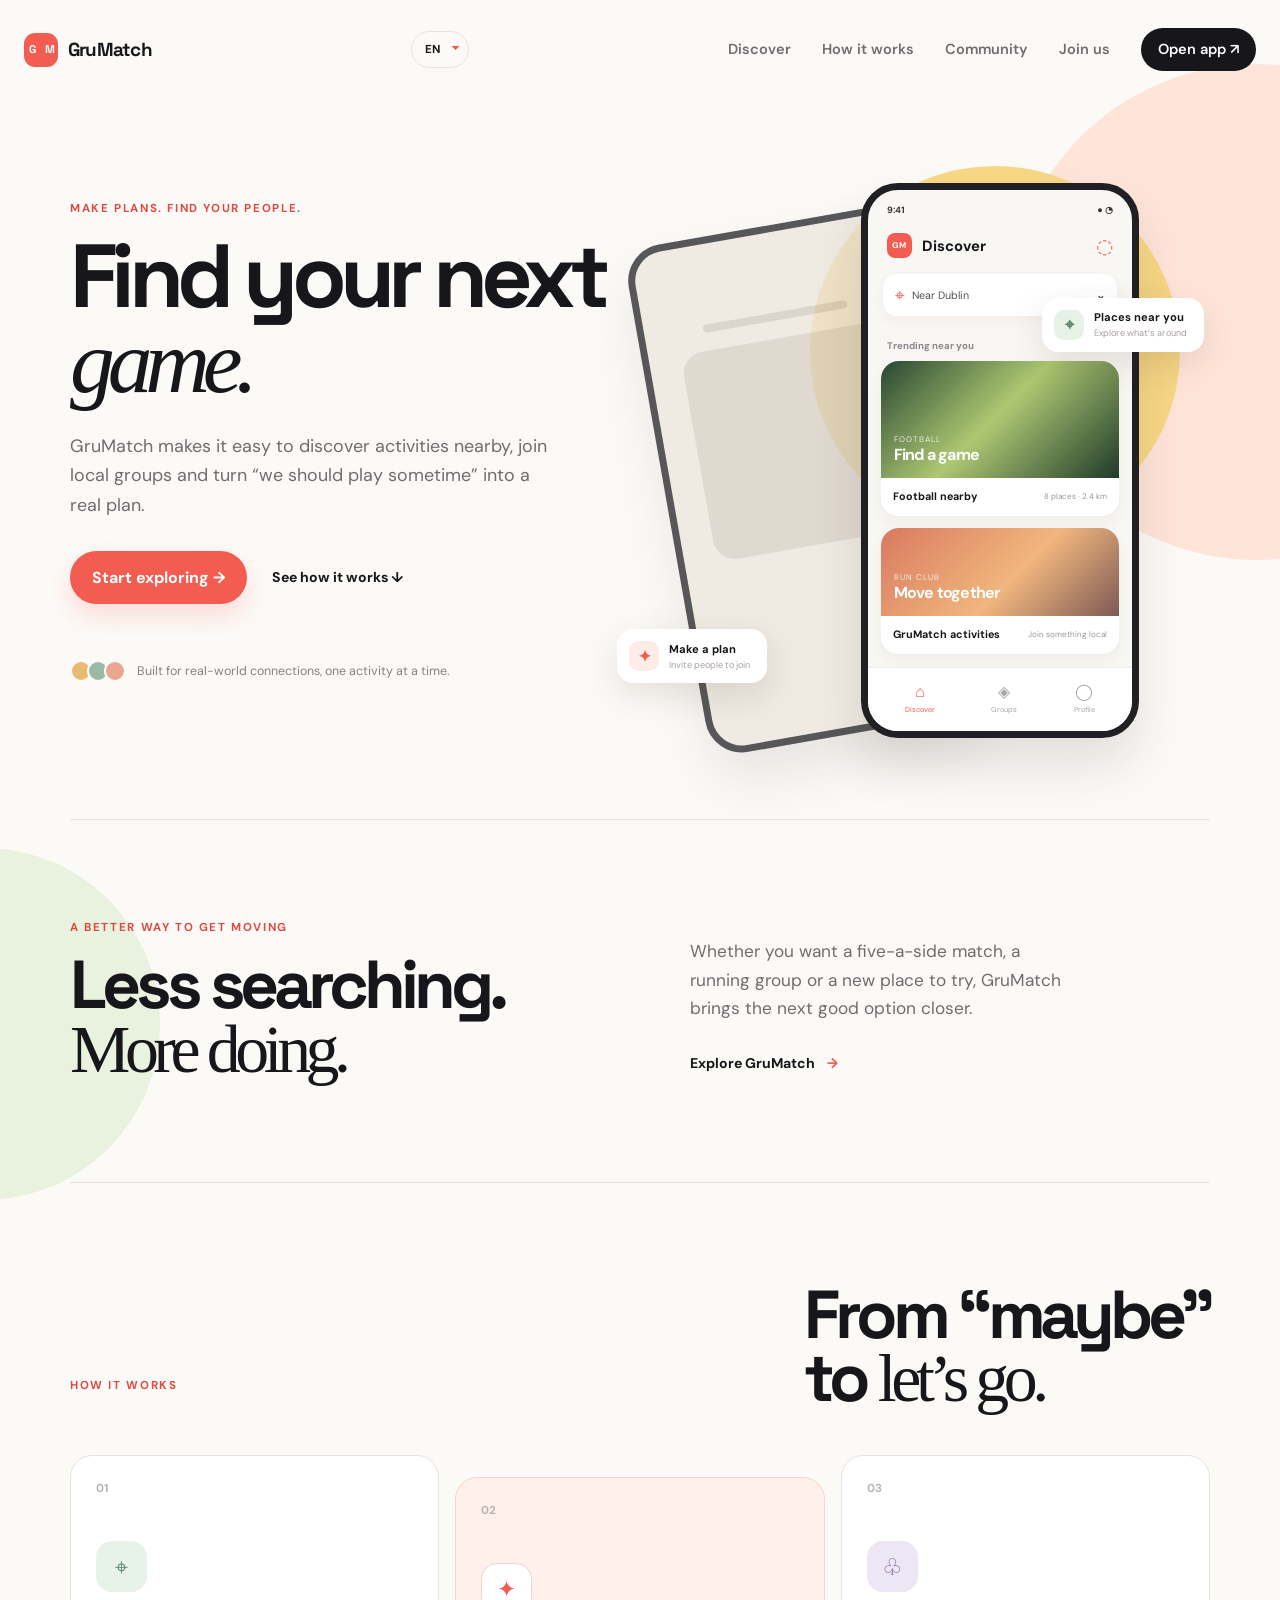
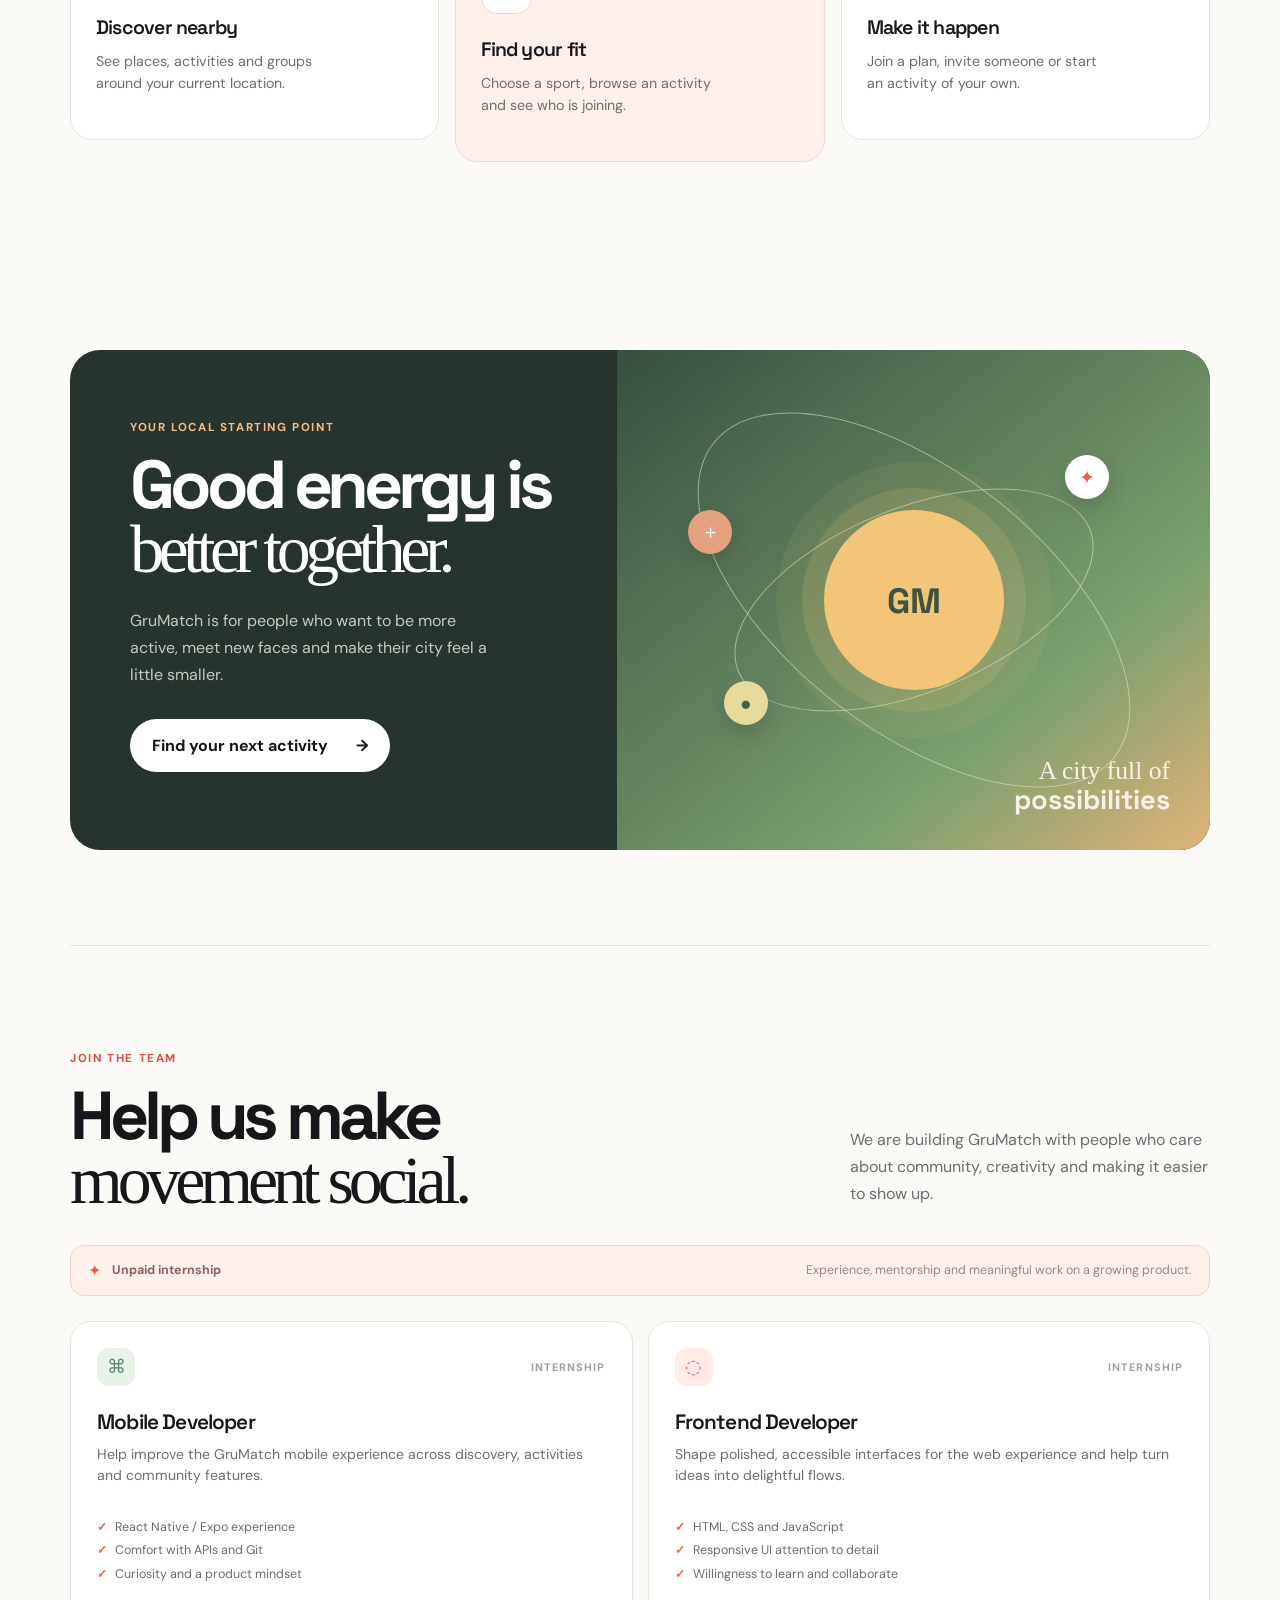
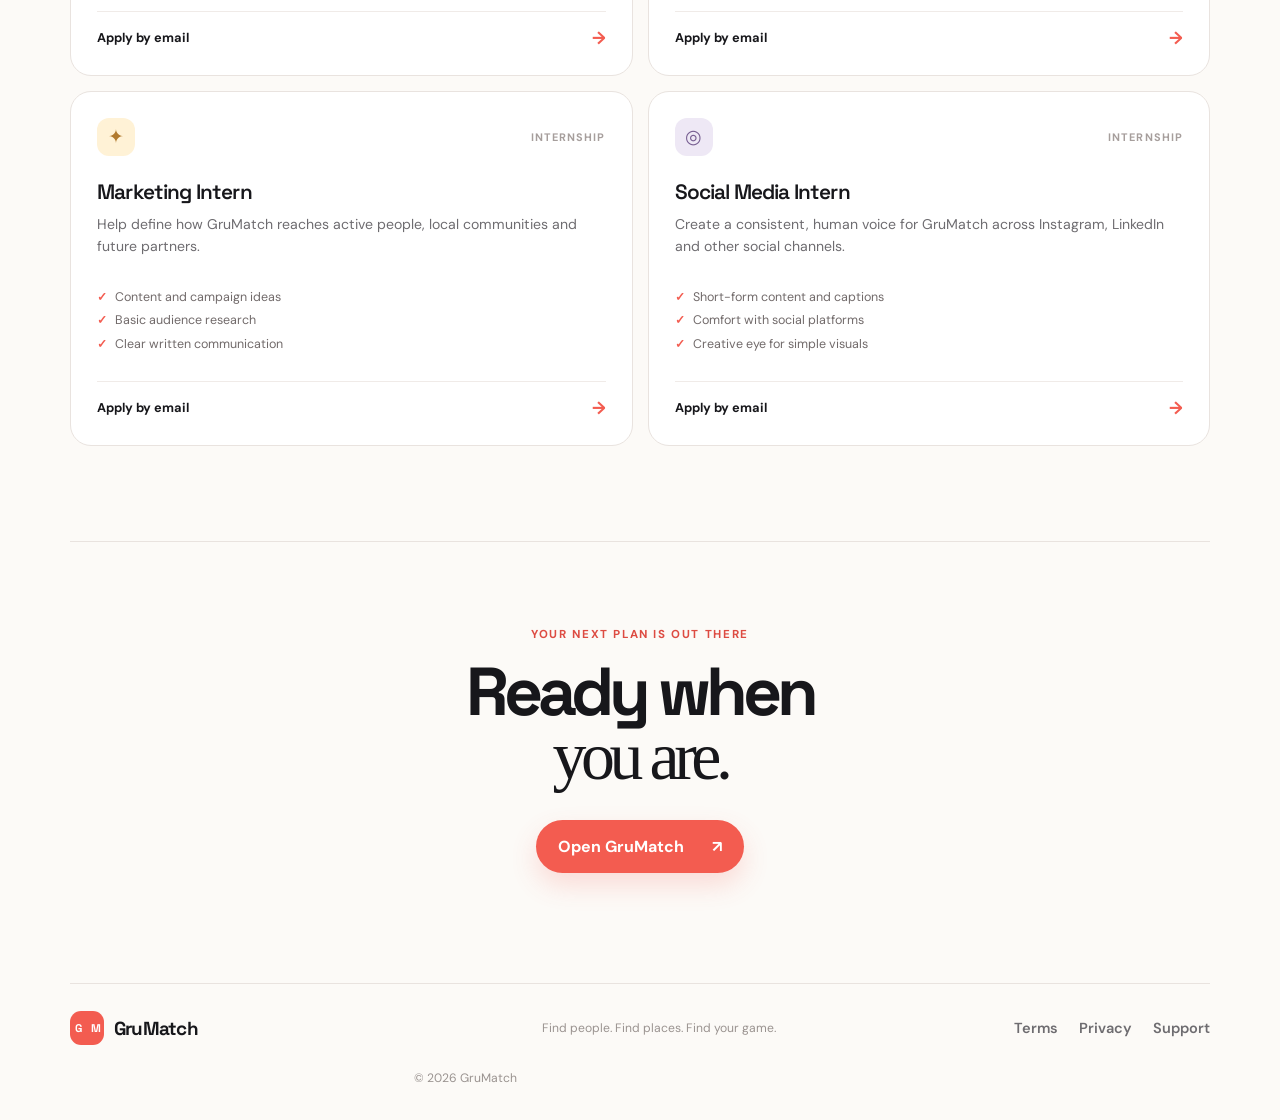
==== commit 50391545: "Add English and Portuguese language switcher" ====
--- a/src/index.html
+++ b/src/index.html
@@ -11,13 +11,14 @@
     <link href="https://fonts.googleapis.com/css2?family=DM+Sans:wght@400;500;600;700&family=Space+Grotesk:wght@500;600;700&display=swap" rel="stylesheet" />
     <link rel="stylesheet" href="style.css" />
     <link rel="stylesheet" href="careers.css" />
+    <link rel="stylesheet" href="language.css" />
   </head>
   <body>
     <div class="page-glow page-glow--one" aria-hidden="true"></div>
     <div class="page-glow page-glow--two" aria-hidden="true"></div>
     <header class="site-header">
       <a class="brand" href="#top" aria-label="GruMatch home"><span class="brand-mark" aria-hidden="true"><span>G</span><span>M</span></span><span>GruMatch</span></a>
-      <button class="menu-toggle" type="button" aria-expanded="false" aria-controls="site-nav">Menu</button>
+      <div class="header-actions"><label class="language-picker"><span class="sr-only">Language</span><select id="language-select" aria-label="Language"><option value="en">EN</option><option value="pt">PT</option></select></label><button class="menu-toggle" type="button" aria-expanded="false" aria-controls="site-nav">Menu</button></div>
       <nav id="site-nav" class="site-nav" aria-label="Main navigation">
         <a href="#discover">Discover</a><a href="#how-it-works">How it works</a><a href="#community">Community</a><a href="#careers">Join us</a><a class="nav-cta" href="https://www.grumatch.com">Open app <span aria-hidden="true">↗</span></a>
       </nav>
@@ -60,6 +61,10 @@
       <section class="section-shell final-cta"><p class="eyebrow">Your next plan is out there</p><h2>Ready when<br /><span>you are.</span></h2><a class="button button--primary" href="https://www.grumatch.com">Open GruMatch <span aria-hidden="true">↗</span></a></section>
     </main>
     <footer class="site-footer section-shell"><a class="brand" href="#top"><span class="brand-mark" aria-hidden="true"><span>G</span><span>M</span></span><span>GruMatch</span></a><p>Find people. Find places. Find your game.</p><div class="footer-links"><a href="https://www.grumatch.com/terms">Terms</a><a href="https://www.grumatch.com/privacy">Privacy</a><a href="mailto:supportgrumatch@gmail.com">Support</a></div><small>© 2026 GruMatch</small></footer>
-    <script>const toggle=document.querySelector('.menu-toggle'),nav=document.querySelector('.site-nav');toggle?.addEventListener('click',()=>{const open=nav.classList.toggle('is-open');toggle.setAttribute('aria-expanded',String(open))});nav?.querySelectorAll('a').forEach(link=>link.addEventListener('click',()=>{nav.classList.remove('is-open');toggle?.setAttribute('aria-expanded','false')}));</script>
+    <script>
+      const toggle=document.querySelector('.menu-toggle'),nav=document.querySelector('.site-nav');toggle?.addEventListener('click',()=>{const open=nav.classList.toggle('is-open');toggle.setAttribute('aria-expanded',String(open))});nav?.querySelectorAll('a').forEach(link=>link.addEventListener('click',()=>{nav.classList.remove('is-open');toggle?.setAttribute('aria-expanded','false')}));
+      const copy={en:{nav:['Discover','How it works','Community','Join us','Open app ↗'],heroEyebrow:'Make plans. Find your people.',heroTitle:'Find your next <em>game.</em>',heroLead:'GruMatch makes it easy to discover activities nearby, join local groups and turn “we should play sometime” into a real plan.',heroButton:'Start exploring →',heroLink:'See how it works ↓',discoverEyebrow:'A better way to get moving',discoverTitle:'Less searching.<br><span>More doing.</span>',discoverText:'Whether you want a five-a-side match, a running group or a new place to try, GruMatch brings the next good option closer.',howEyebrow:'How it works',howTitle:'From “maybe”<br>to <span>let’s go.</span>',communityEyebrow:'Your local starting point',communityTitle:'Good energy is<br><span>better together.</span>',communityText:'GruMatch is for people who want to be more active, meet new faces and make their city feel a little smaller.',careersEyebrow:'Join the team',careersTitle:'Help us make<br><span>movement social.</span>',careersText:'We are building GruMatch with people who care about community, creativity and making it easier to show up.',finalEyebrow:'Your next plan is out there',finalTitle:'Ready when<br><span>you are.</span>'},pt:{nav:['Descobrir','Como funciona','Comunidade','Junte-se','Abrir app ↗'],heroEyebrow:'Faça planos. Encontre sua gente.',heroTitle:'Encontre seu próximo <em>jogo.</em>',heroLead:'O GruMatch ajuda você a descobrir atividades perto de você, participar de grupos locais e transformar “a gente deveria jogar qualquer dia” em um plano de verdade.',heroButton:'Começar a explorar →',heroLink:'Veja como funciona ↓',discoverEyebrow:'Uma forma melhor de se movimentar',discoverTitle:'Menos procura.<br><span>Mais ação.</span>',discoverText:'Seja uma partida de futebol, um grupo de corrida ou um lugar novo para conhecer, o GruMatch aproxima a próxima boa opção.',howEyebrow:'Como funciona',howTitle:'Do “talvez”<br>ao <span>vamos nessa.</span>',communityEyebrow:'Seu ponto de partida local',communityTitle:'Boa energia é<br><span>melhor junto.</span>',communityText:'O GruMatch é para quem quer ser mais ativo, conhecer novas pessoas e fazer a cidade parecer um pouco menor.',careersEyebrow:'Faça parte do time',careersTitle:'Ajude a tornar<br><span>o movimento social.</span>',careersText:'Estamos construindo o GruMatch com pessoas que acreditam em comunidade, criatividade e em facilitar o primeiro passo.',finalEyebrow:'Seu próximo plano está esperando',finalTitle:'Pronto quando<br><span>você estiver.</span>'}};
+      const setText=(selector,value)=>{const el=document.querySelector(selector);if(el)el.innerHTML=value};const applyLanguage=(lang)=>{const c=copy[lang]||copy.en;document.documentElement.lang=lang;document.querySelectorAll('.site-nav>a').forEach((el,i)=>el.innerHTML=c.nav[i]);setText('.hero .eyebrow',c.heroEyebrow);setText('.hero h1',c.heroTitle);setText('.hero-lede',c.heroLead);setText('.hero-actions .button',c.heroButton);setText('.hero-actions .text-link',c.heroLink);setText('#discover .eyebrow',c.discoverEyebrow);setText('#discover h2',c.discoverTitle);setText('#discover .discover-copy p',c.discoverText);setText('#how-it-works .eyebrow',c.howEyebrow);setText('#how-it-works h2',c.howTitle);setText('#community .eyebrow',c.communityEyebrow);setText('#community h2',c.communityTitle);setText('#community .community-copy p:not(.eyebrow)',c.communityText);setText('#careers .eyebrow',c.careersEyebrow);setText('#careers h2',c.careersTitle);setText('#careers .careers-heading>p',c.careersText);setText('.final-cta .eyebrow',c.finalEyebrow);setText('.final-cta h2',c.finalTitle);localStorage.setItem('grumatch-language',lang)};const picker=document.querySelector('#language-select');const saved=localStorage.getItem('grumatch-language')||'en';picker.value=saved;applyLanguage(saved);picker.addEventListener('change',e=>applyLanguage(e.target.value));
+    </script>
   </body>
 </html>
--- a/src/language.css
+++ b/src/language.css
@@ -0,0 +1 @@
+.header-actions{display:flex;align-items:center;gap:10px}.language-picker{display:inline-flex;align-items:center}.language-picker select{appearance:none;border:1px solid var(--line);border-radius:999px;background:var(--cream);padding:10px 28px 10px 13px;color:var(--ink);font:700 .72rem var(--body);cursor:pointer;background-image:linear-gradient(45deg,transparent 50%,var(--coral) 50%),linear-gradient(135deg,var(--coral) 50%,transparent 50%);background-position:calc(100% - 12px) 14px,calc(100% - 8px) 14px;background-size:4px 4px,4px 4px;background-repeat:no-repeat}.sr-only{position:absolute;width:1px;height:1px;padding:0;margin:-1px;overflow:hidden;clip:rect(0,0,0,0);white-space:nowrap;border:0}@media(max-width:850px){.header-actions{gap:8px}.language-picker select{padding:9px 25px 9px 11px}}
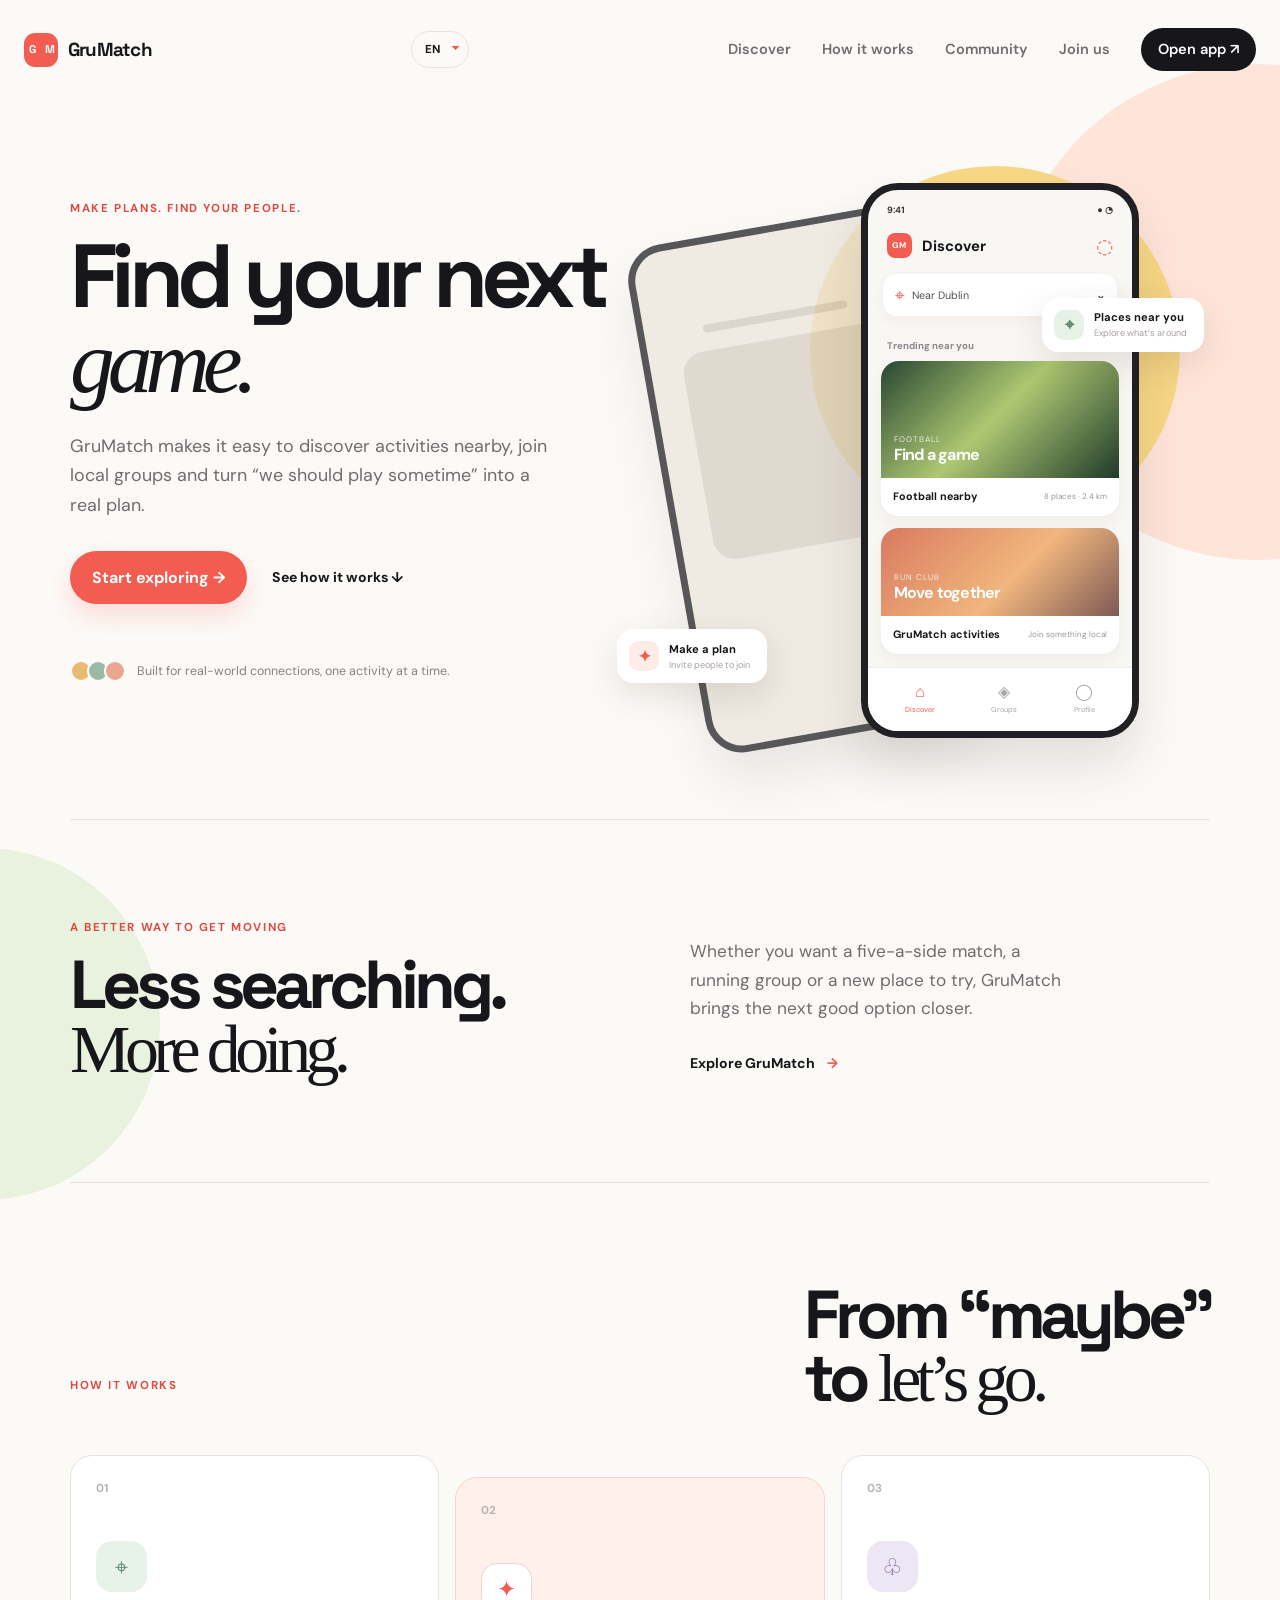
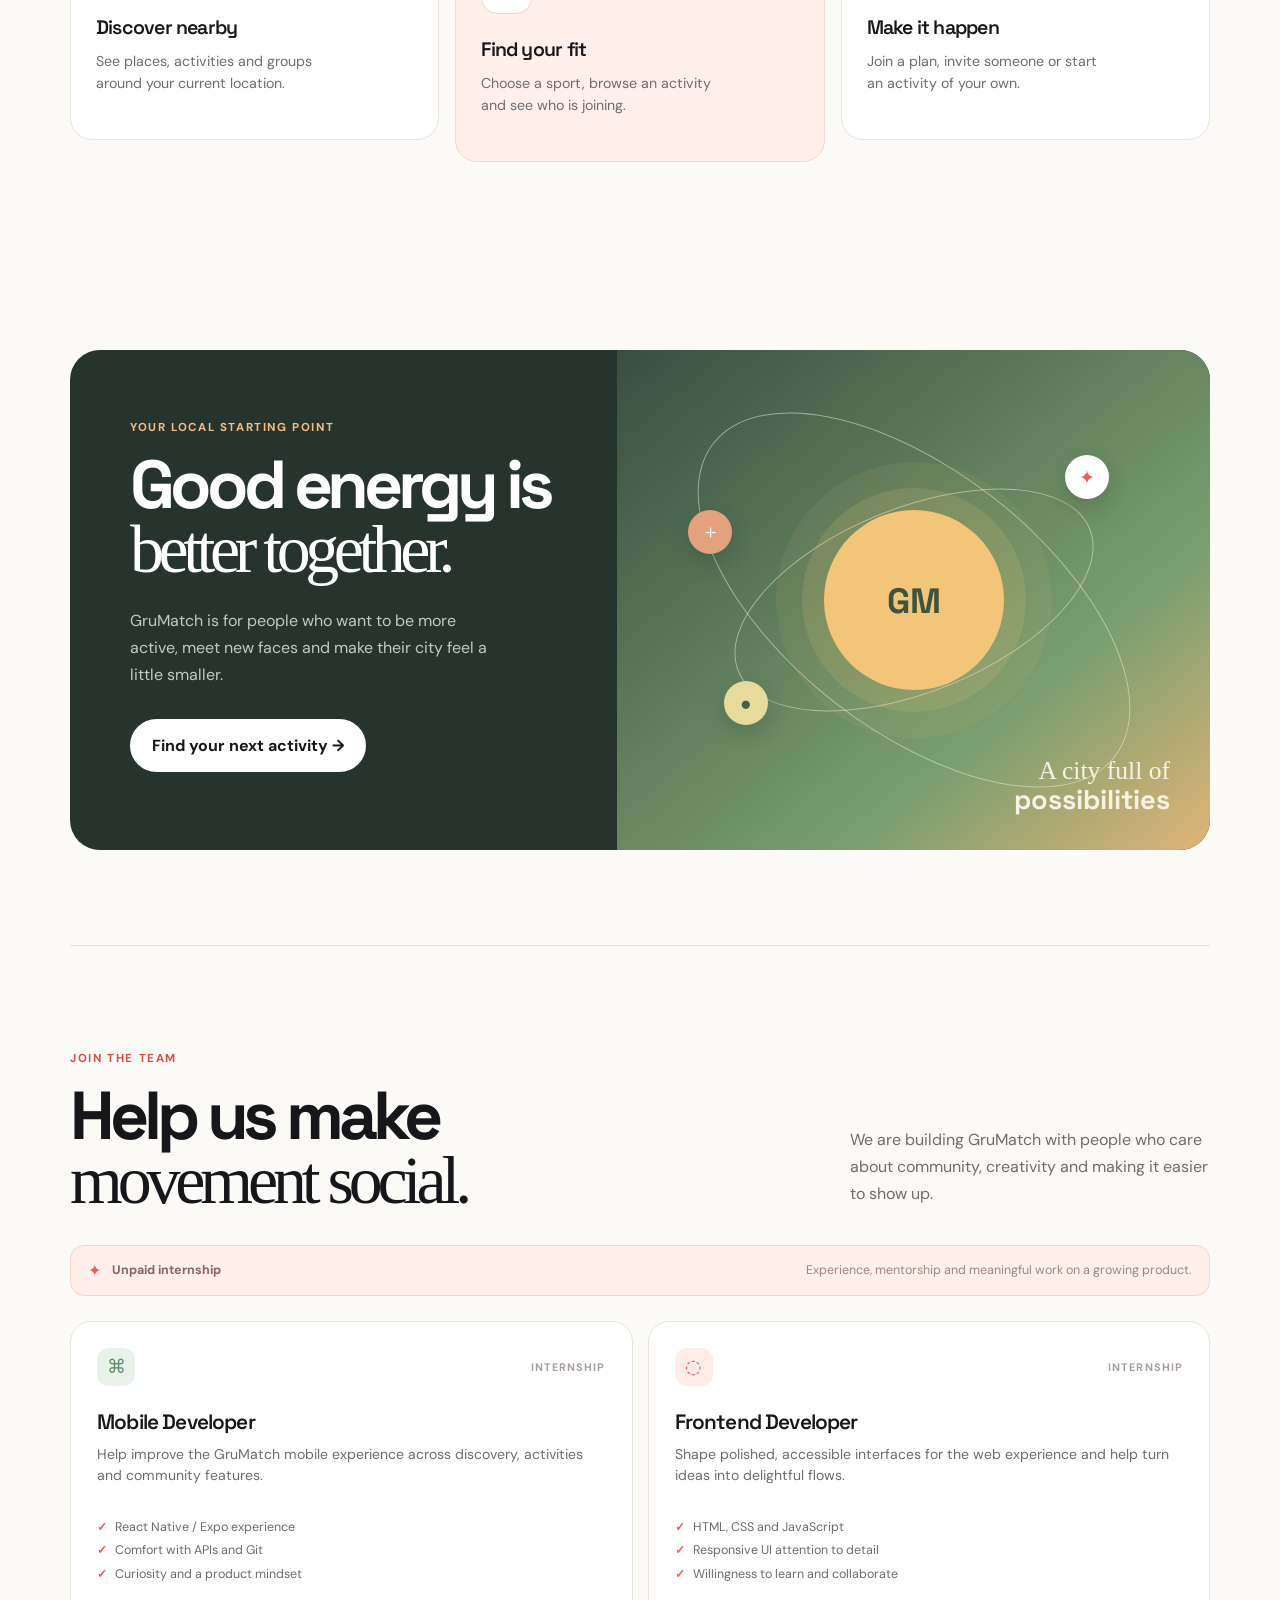
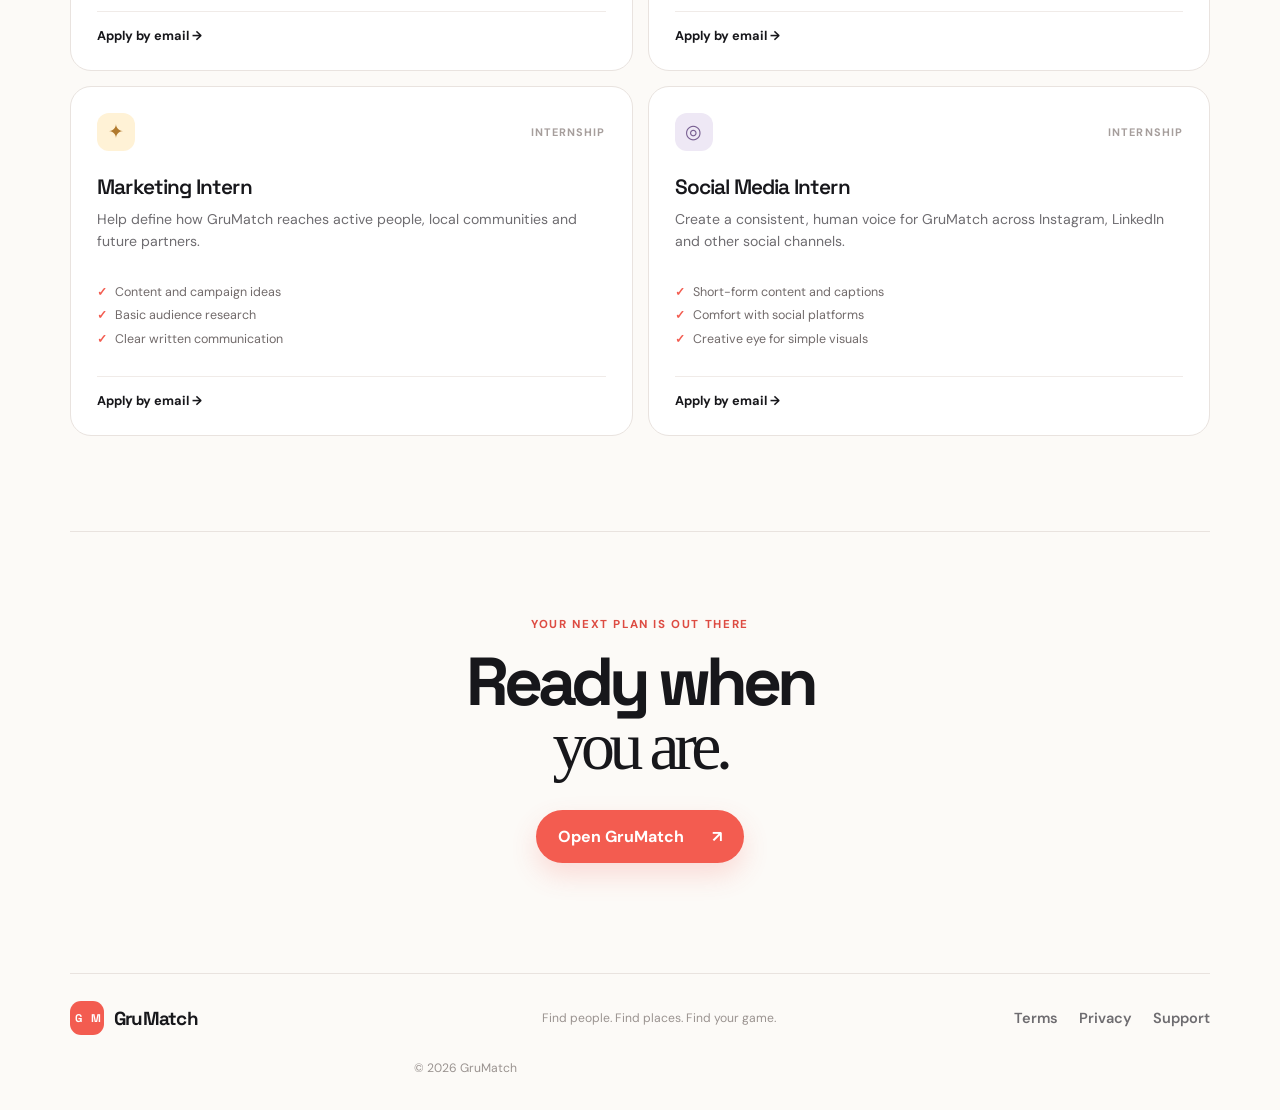
==== commit 2cba21e9: "Translate landing page content to Portuguese" ====
--- a/src/index.html
+++ b/src/index.html
@@ -66,5 +66,6 @@
       const copy={en:{nav:['Discover','How it works','Community','Join us','Open app ↗'],heroEyebrow:'Make plans. Find your people.',heroTitle:'Find your next <em>game.</em>',heroLead:'GruMatch makes it easy to discover activities nearby, join local groups and turn “we should play sometime” into a real plan.',heroButton:'Start exploring →',heroLink:'See how it works ↓',discoverEyebrow:'A better way to get moving',discoverTitle:'Less searching.<br><span>More doing.</span>',discoverText:'Whether you want a five-a-side match, a running group or a new place to try, GruMatch brings the next good option closer.',howEyebrow:'How it works',howTitle:'From “maybe”<br>to <span>let’s go.</span>',communityEyebrow:'Your local starting point',communityTitle:'Good energy is<br><span>better together.</span>',communityText:'GruMatch is for people who want to be more active, meet new faces and make their city feel a little smaller.',careersEyebrow:'Join the team',careersTitle:'Help us make<br><span>movement social.</span>',careersText:'We are building GruMatch with people who care about community, creativity and making it easier to show up.',finalEyebrow:'Your next plan is out there',finalTitle:'Ready when<br><span>you are.</span>'},pt:{nav:['Descobrir','Como funciona','Comunidade','Junte-se','Abrir app ↗'],heroEyebrow:'Faça planos. Encontre sua gente.',heroTitle:'Encontre seu próximo <em>jogo.</em>',heroLead:'O GruMatch ajuda você a descobrir atividades perto de você, participar de grupos locais e transformar “a gente deveria jogar qualquer dia” em um plano de verdade.',heroButton:'Começar a explorar →',heroLink:'Veja como funciona ↓',discoverEyebrow:'Uma forma melhor de se movimentar',discoverTitle:'Menos procura.<br><span>Mais ação.</span>',discoverText:'Seja uma partida de futebol, um grupo de corrida ou um lugar novo para conhecer, o GruMatch aproxima a próxima boa opção.',howEyebrow:'Como funciona',howTitle:'Do “talvez”<br>ao <span>vamos nessa.</span>',communityEyebrow:'Seu ponto de partida local',communityTitle:'Boa energia é<br><span>melhor junto.</span>',communityText:'O GruMatch é para quem quer ser mais ativo, conhecer novas pessoas e fazer a cidade parecer um pouco menor.',careersEyebrow:'Faça parte do time',careersTitle:'Ajude a tornar<br><span>o movimento social.</span>',careersText:'Estamos construindo o GruMatch com pessoas que acreditam em comunidade, criatividade e em facilitar o primeiro passo.',finalEyebrow:'Seu próximo plano está esperando',finalTitle:'Pronto quando<br><span>você estiver.</span>'}};
       const setText=(selector,value)=>{const el=document.querySelector(selector);if(el)el.innerHTML=value};const applyLanguage=(lang)=>{const c=copy[lang]||copy.en;document.documentElement.lang=lang;document.querySelectorAll('.site-nav>a').forEach((el,i)=>el.innerHTML=c.nav[i]);setText('.hero .eyebrow',c.heroEyebrow);setText('.hero h1',c.heroTitle);setText('.hero-lede',c.heroLead);setText('.hero-actions .button',c.heroButton);setText('.hero-actions .text-link',c.heroLink);setText('#discover .eyebrow',c.discoverEyebrow);setText('#discover h2',c.discoverTitle);setText('#discover .discover-copy p',c.discoverText);setText('#how-it-works .eyebrow',c.howEyebrow);setText('#how-it-works h2',c.howTitle);setText('#community .eyebrow',c.communityEyebrow);setText('#community h2',c.communityTitle);setText('#community .community-copy p:not(.eyebrow)',c.communityText);setText('#careers .eyebrow',c.careersEyebrow);setText('#careers h2',c.careersTitle);setText('#careers .careers-heading>p',c.careersText);setText('.final-cta .eyebrow',c.finalEyebrow);setText('.final-cta h2',c.finalTitle);localStorage.setItem('grumatch-language',lang)};const picker=document.querySelector('#language-select');const saved=localStorage.getItem('grumatch-language')||'en';picker.value=saved;applyLanguage(saved);picker.addEventListener('change',e=>applyLanguage(e.target.value));
     </script>
+    <script src="language.js"></script>
   </body>
 </html>
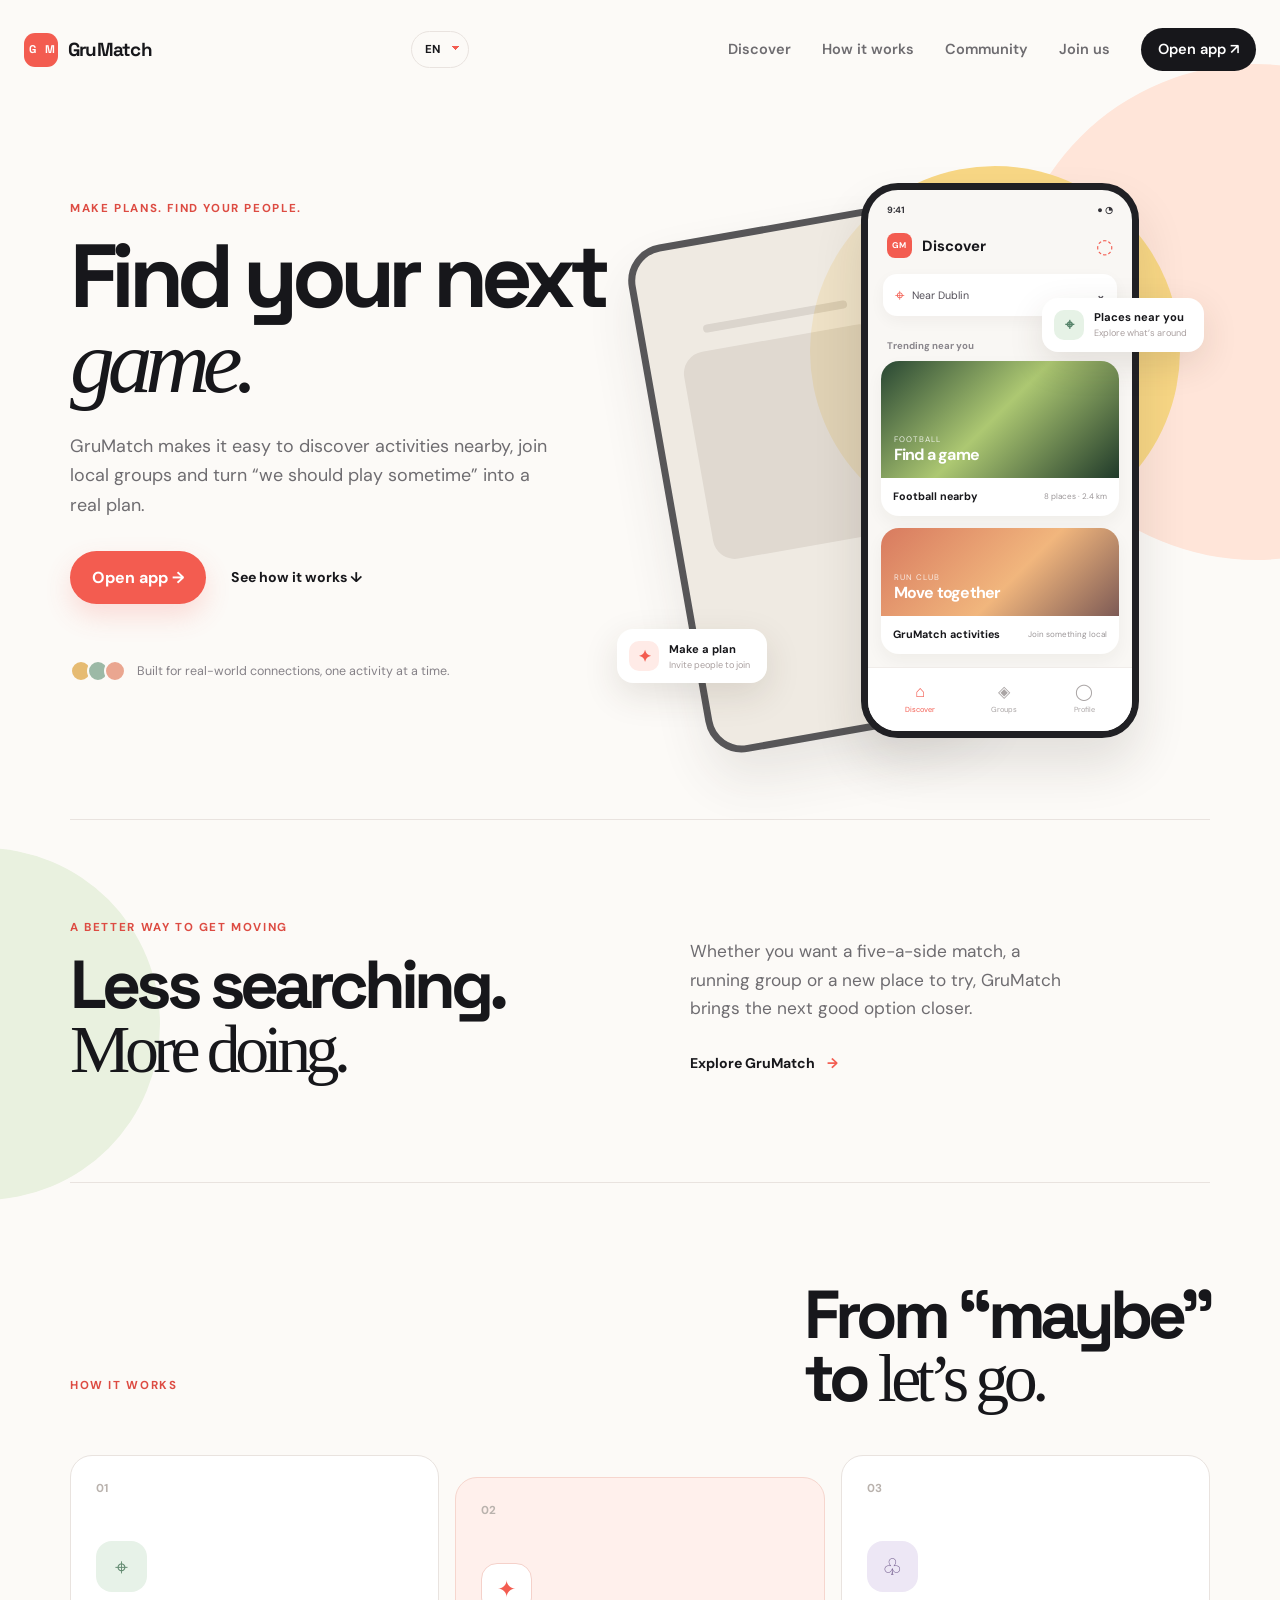
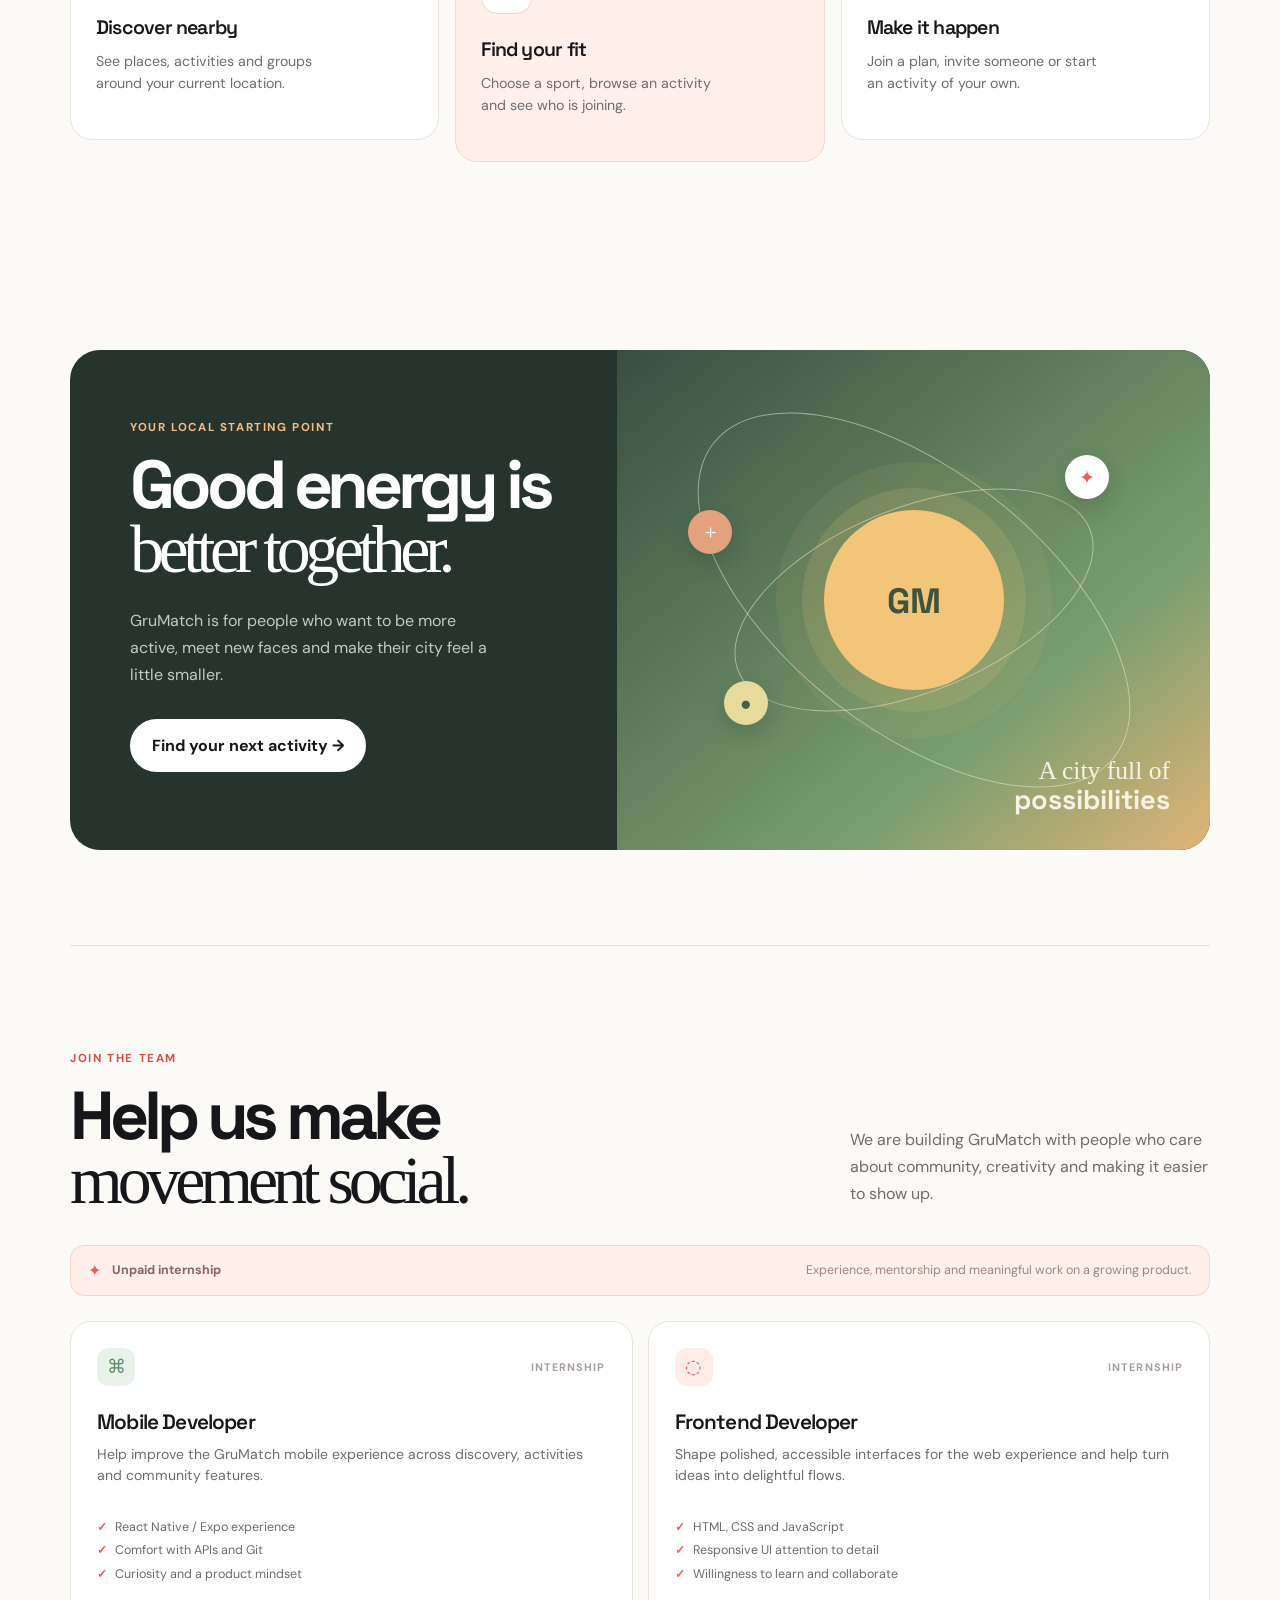
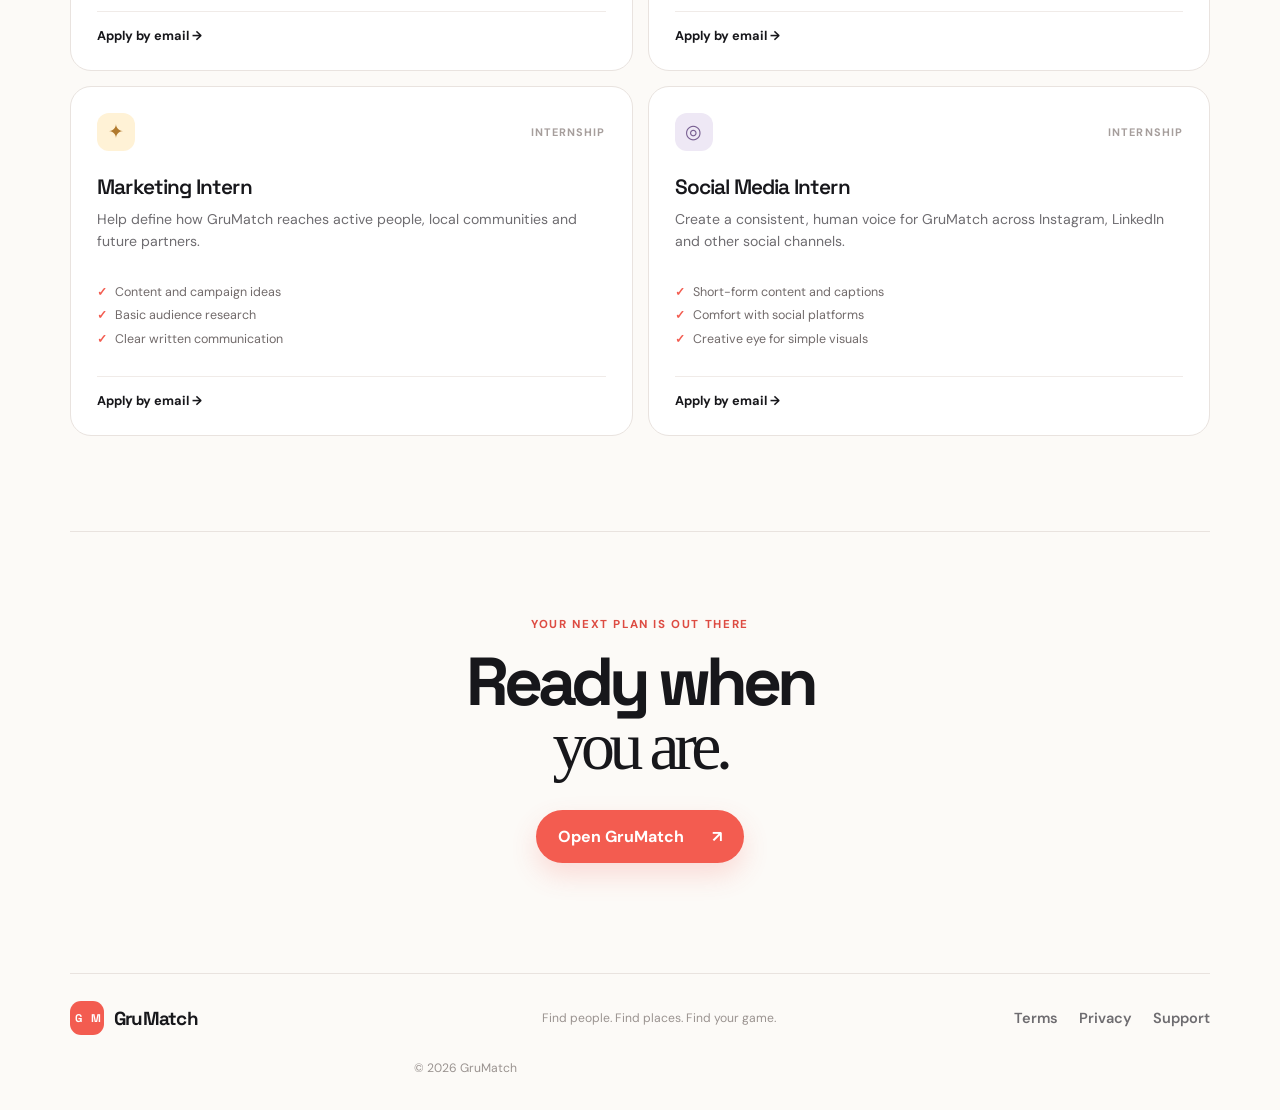
==== commit fb246794: "Add Spanish French and Italian translations" ====
--- a/src/index.html
+++ b/src/index.html
@@ -18,7 +18,7 @@
     <div class="page-glow page-glow--two" aria-hidden="true"></div>
     <header class="site-header">
       <a class="brand" href="#top" aria-label="GruMatch home"><span class="brand-mark" aria-hidden="true"><span>G</span><span>M</span></span><span>GruMatch</span></a>
-      <div class="header-actions"><label class="language-picker"><span class="sr-only">Language</span><select id="language-select" aria-label="Language"><option value="en">EN</option><option value="pt">PT</option></select></label><button class="menu-toggle" type="button" aria-expanded="false" aria-controls="site-nav">Menu</button></div>
+      <div class="header-actions"><label class="language-picker"><span class="sr-only">Language</span><select id="language-select" aria-label="Language"><option value="en">EN</option><option value="pt">PT</option><option value="es">ES</option><option value="fr">FR</option><option value="it">IT</option></select></label><button class="menu-toggle" type="button" aria-expanded="false" aria-controls="site-nav">Menu</button></div>
       <nav id="site-nav" class="site-nav" aria-label="Main navigation">
         <a href="#discover">Discover</a><a href="#how-it-works">How it works</a><a href="#community">Community</a><a href="#careers">Join us</a><a class="nav-cta" href="https://www.grumatch.com">Open app <span aria-hidden="true">↗</span></a>
       </nav>
@@ -67,5 +67,6 @@
       const setText=(selector,value)=>{const el=document.querySelector(selector);if(el)el.innerHTML=value};const applyLanguage=(lang)=>{const c=copy[lang]||copy.en;document.documentElement.lang=lang;document.querySelectorAll('.site-nav>a').forEach((el,i)=>el.innerHTML=c.nav[i]);setText('.hero .eyebrow',c.heroEyebrow);setText('.hero h1',c.heroTitle);setText('.hero-lede',c.heroLead);setText('.hero-actions .button',c.heroButton);setText('.hero-actions .text-link',c.heroLink);setText('#discover .eyebrow',c.discoverEyebrow);setText('#discover h2',c.discoverTitle);setText('#discover .discover-copy p',c.discoverText);setText('#how-it-works .eyebrow',c.howEyebrow);setText('#how-it-works h2',c.howTitle);setText('#community .eyebrow',c.communityEyebrow);setText('#community h2',c.communityTitle);setText('#community .community-copy p:not(.eyebrow)',c.communityText);setText('#careers .eyebrow',c.careersEyebrow);setText('#careers h2',c.careersTitle);setText('#careers .careers-heading>p',c.careersText);setText('.final-cta .eyebrow',c.finalEyebrow);setText('.final-cta h2',c.finalTitle);localStorage.setItem('grumatch-language',lang)};const picker=document.querySelector('#language-select');const saved=localStorage.getItem('grumatch-language')||'en';picker.value=saved;applyLanguage(saved);picker.addEventListener('change',e=>applyLanguage(e.target.value));
     </script>
     <script src="language.js"></script>
+    <script src="i18n-plus.js"></script>
   </body>
 </html>
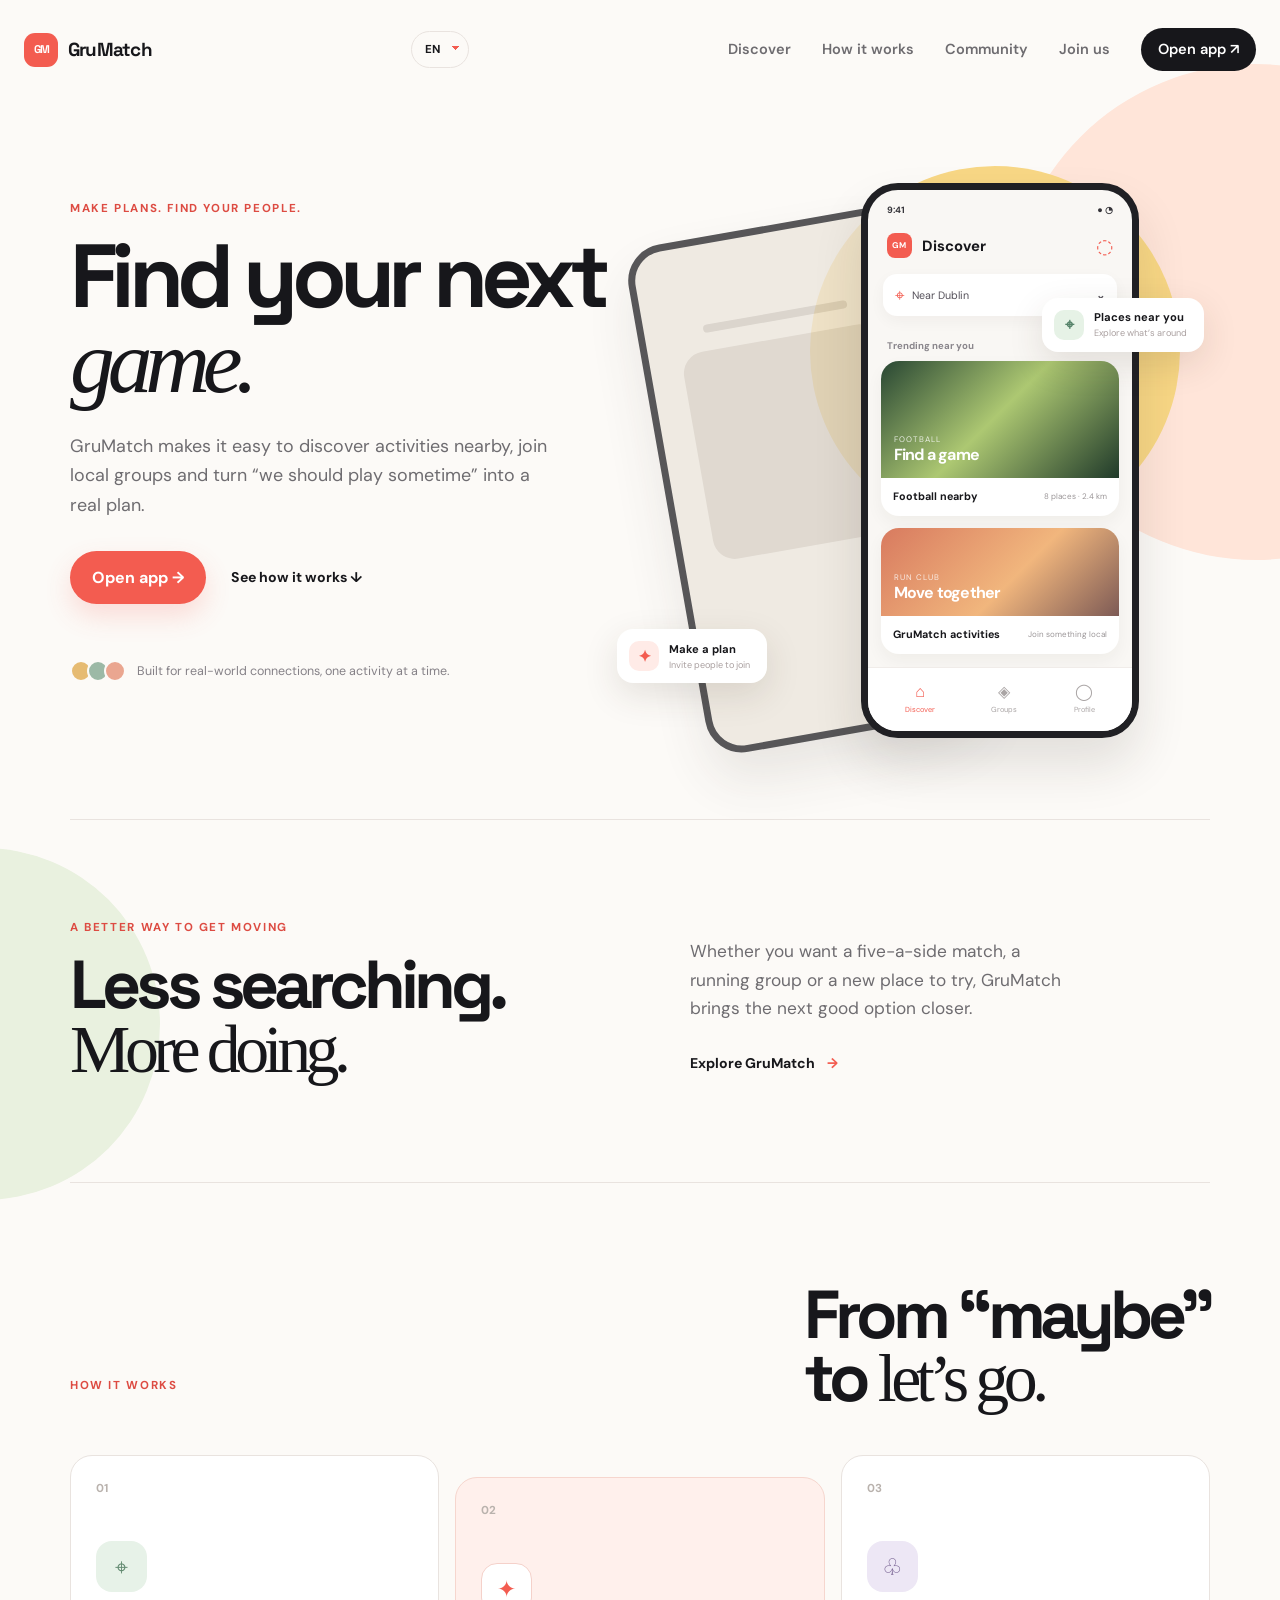
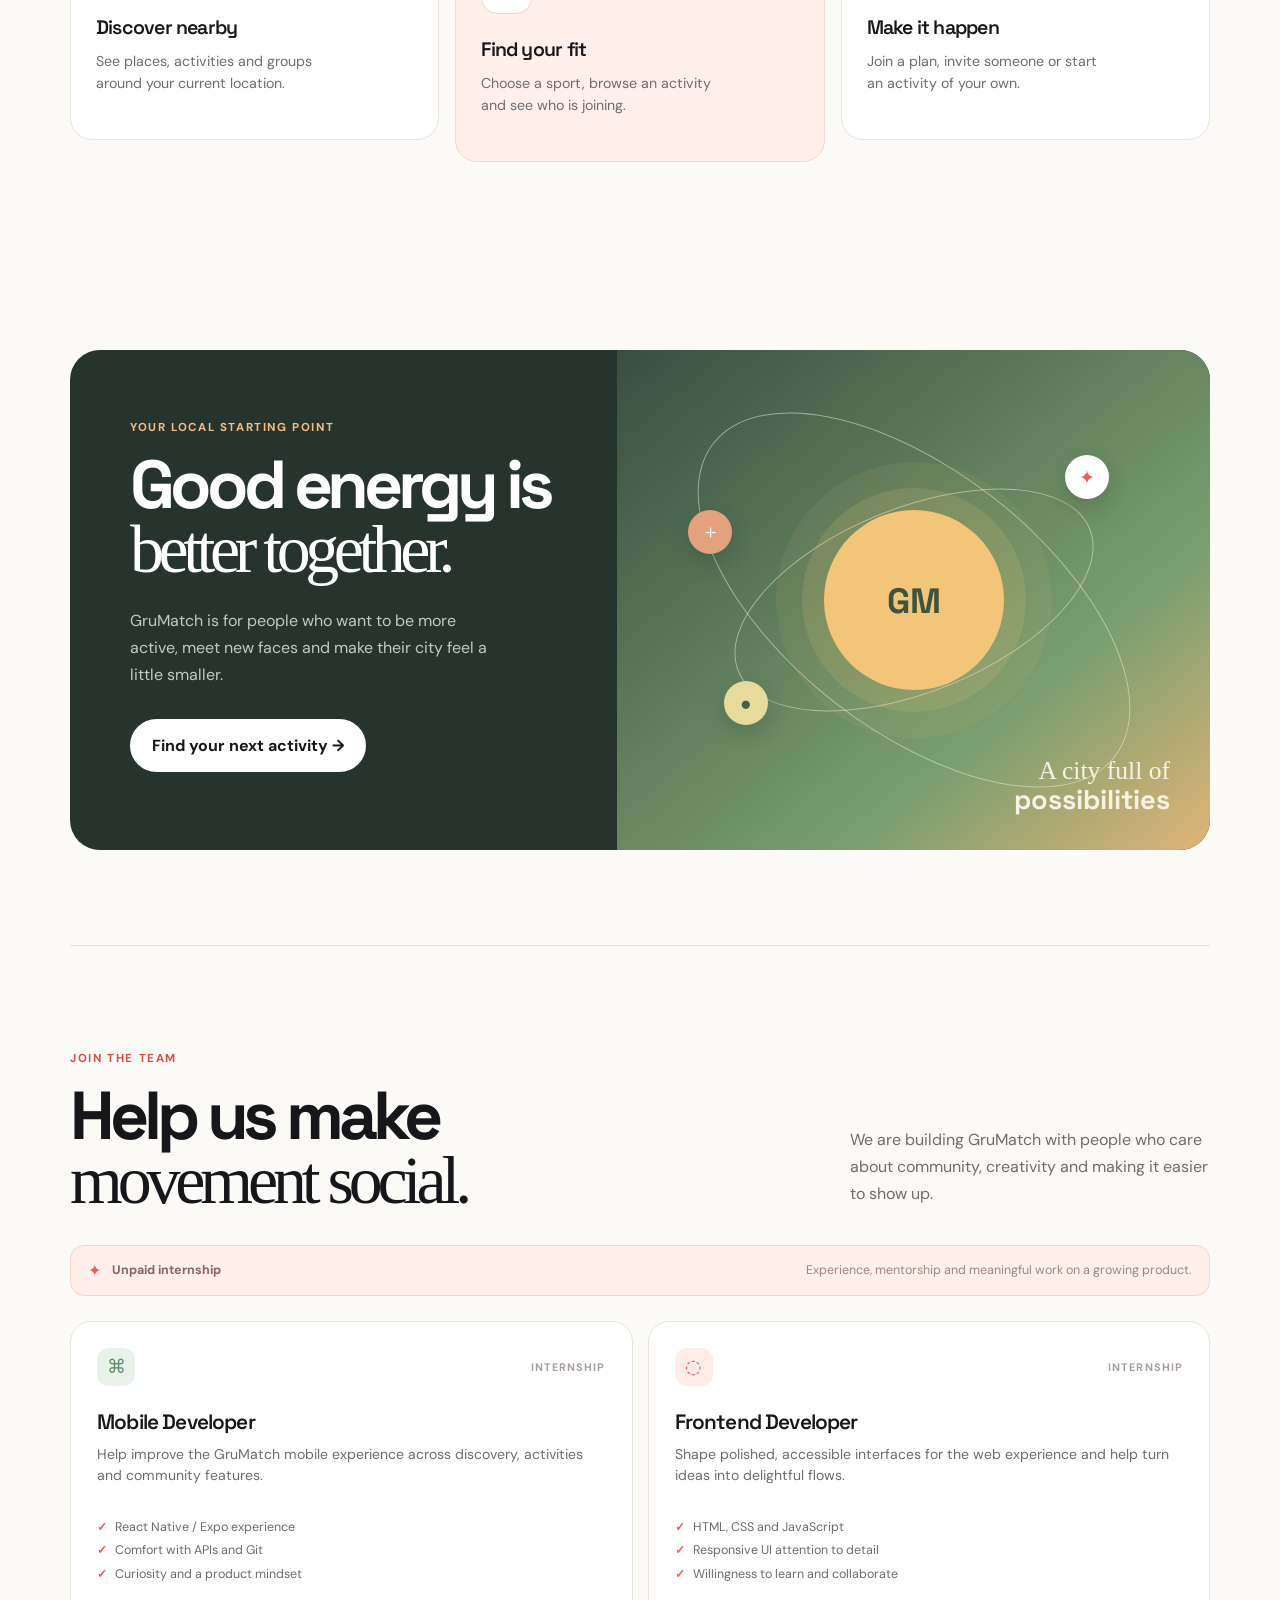
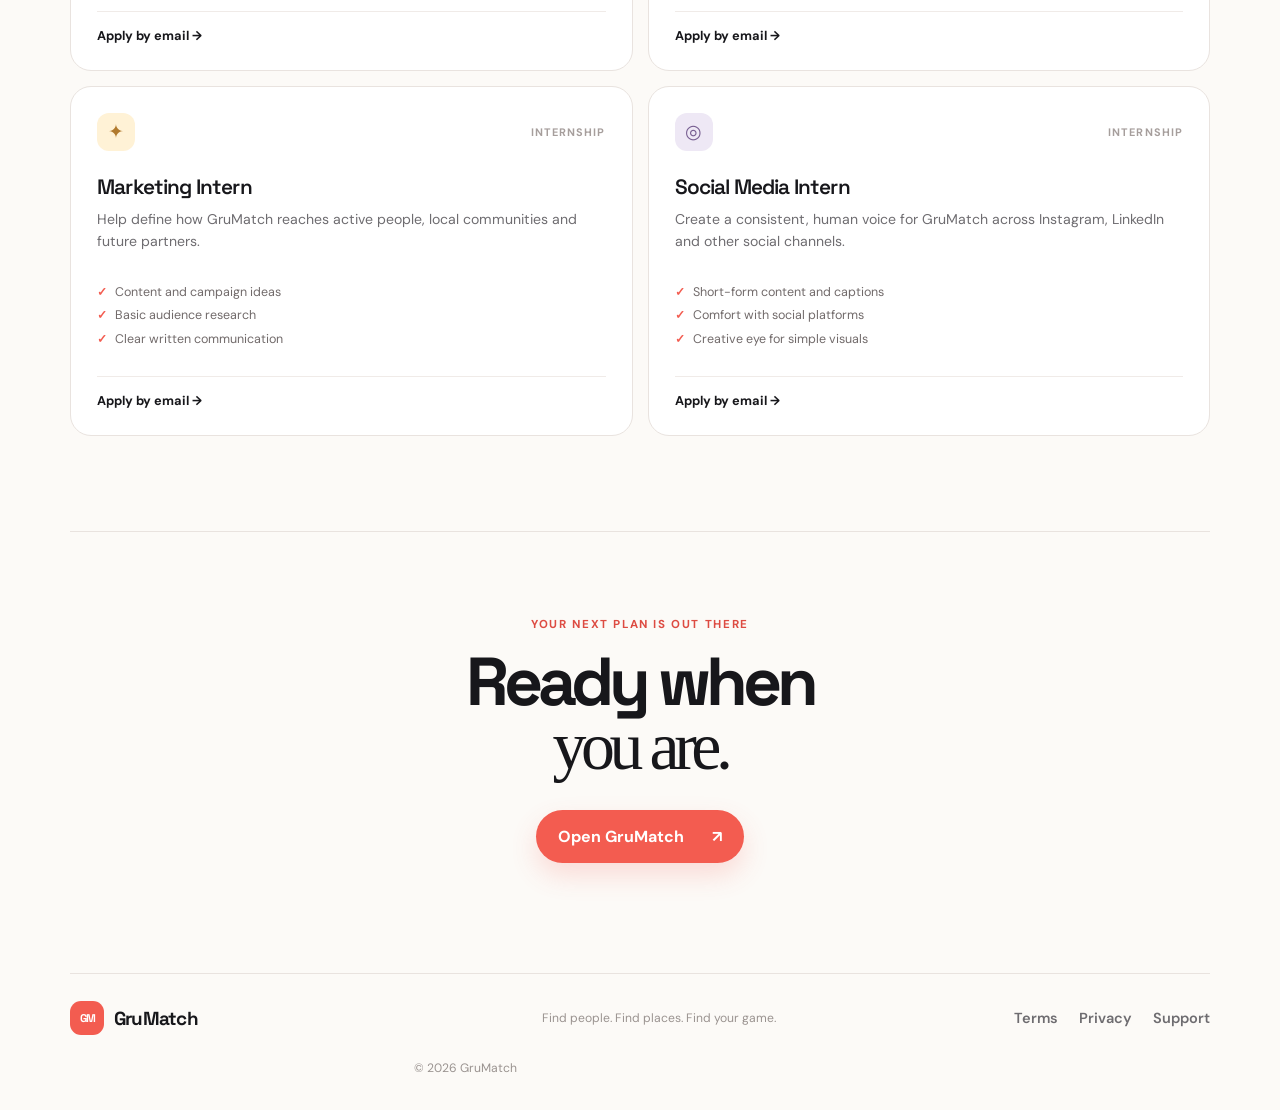
==== commit ccb81671: "Add social link preview metadata and image" ====
--- a/src/index.html
+++ b/src/index.html
@@ -5,6 +5,18 @@
     <meta name="viewport" content="width=device-width, initial-scale=1.0" />
     <meta name="description" content="GruMatch helps you discover nearby sports, activities and people to play with." />
     <meta name="theme-color" content="#f45c4e" />
+    <link rel="canonical" href="https://play.grumatch.com/" />
+    <link rel="icon" type="image/svg+xml" href="share-card.svg" />
+    <meta property="og:type" content="website" />
+    <meta property="og:url" content="https://play.grumatch.com/" />
+    <meta property="og:title" content="GruMatch — Find your next game" />
+    <meta property="og:description" content="Discover sports, activities, groups and people near you with GruMatch." />
+    <meta property="og:image" content="https://play.grumatch.com/share-card.svg" />
+    <meta property="og:image:alt" content="GruMatch — Find your next game" />
+    <meta name="twitter:card" content="summary_large_image" />
+    <meta name="twitter:title" content="GruMatch — Find your next game" />
+    <meta name="twitter:description" content="Discover sports, activities, groups and people near you with GruMatch." />
+    <meta name="twitter:image" content="https://play.grumatch.com/share-card.svg" />
     <title>GruMatch — Find your next game</title>
     <link rel="preconnect" href="https://fonts.googleapis.com" />
     <link rel="preconnect" href="https://fonts.gstatic.com" crossorigin />
--- a/src/language.css
+++ b/src/language.css
@@ -1 +1 @@
-.header-actions{display:flex;align-items:center;gap:10px}.language-picker{display:inline-flex;align-items:center}.language-picker select{appearance:none;border:1px solid var(--line);border-radius:999px;background:var(--cream);padding:10px 28px 10px 13px;color:var(--ink);font:700 .72rem var(--body);cursor:pointer;background-image:linear-gradient(45deg,transparent 50%,var(--coral) 50%),linear-gradient(135deg,var(--coral) 50%,transparent 50%);background-position:calc(100% - 12px) 14px,calc(100% - 8px) 14px;background-size:4px 4px,4px 4px;background-repeat:no-repeat}.sr-only{position:absolute;width:1px;height:1px;padding:0;margin:-1px;overflow:hidden;clip:rect(0,0,0,0);white-space:nowrap;border:0}@media(max-width:850px){.header-actions{gap:8px}.language-picker select{padding:9px 25px 9px 11px}}
+.header-actions{display:flex;align-items:center;gap:10px}.language-picker{display:inline-flex;align-items:center}.language-picker select{appearance:none;border:1px solid var(--line);border-radius:999px;background:var(--cream);padding:10px 28px 10px 13px;color:var(--ink);font:700 .72rem var(--body);cursor:pointer;background-image:linear-gradient(45deg,transparent 50%,var(--coral) 50%),linear-gradient(135deg,var(--coral) 50%,transparent 50%);background-position:calc(100% - 12px) 14px,calc(100% - 8px) 14px;background-size:4px 4px,4px 4px;background-repeat:no-repeat}.brand-mark{display:flex;align-items:center;justify-content:center;gap:0}.brand-mark span{width:auto;transform:none!important}.sr-only{position:absolute;width:1px;height:1px;padding:0;margin:-1px;overflow:hidden;clip:rect(0,0,0,0);white-space:nowrap;border:0}@media(max-width:850px){.header-actions{gap:8px}.language-picker select{padding:9px 25px 9px 11px}}
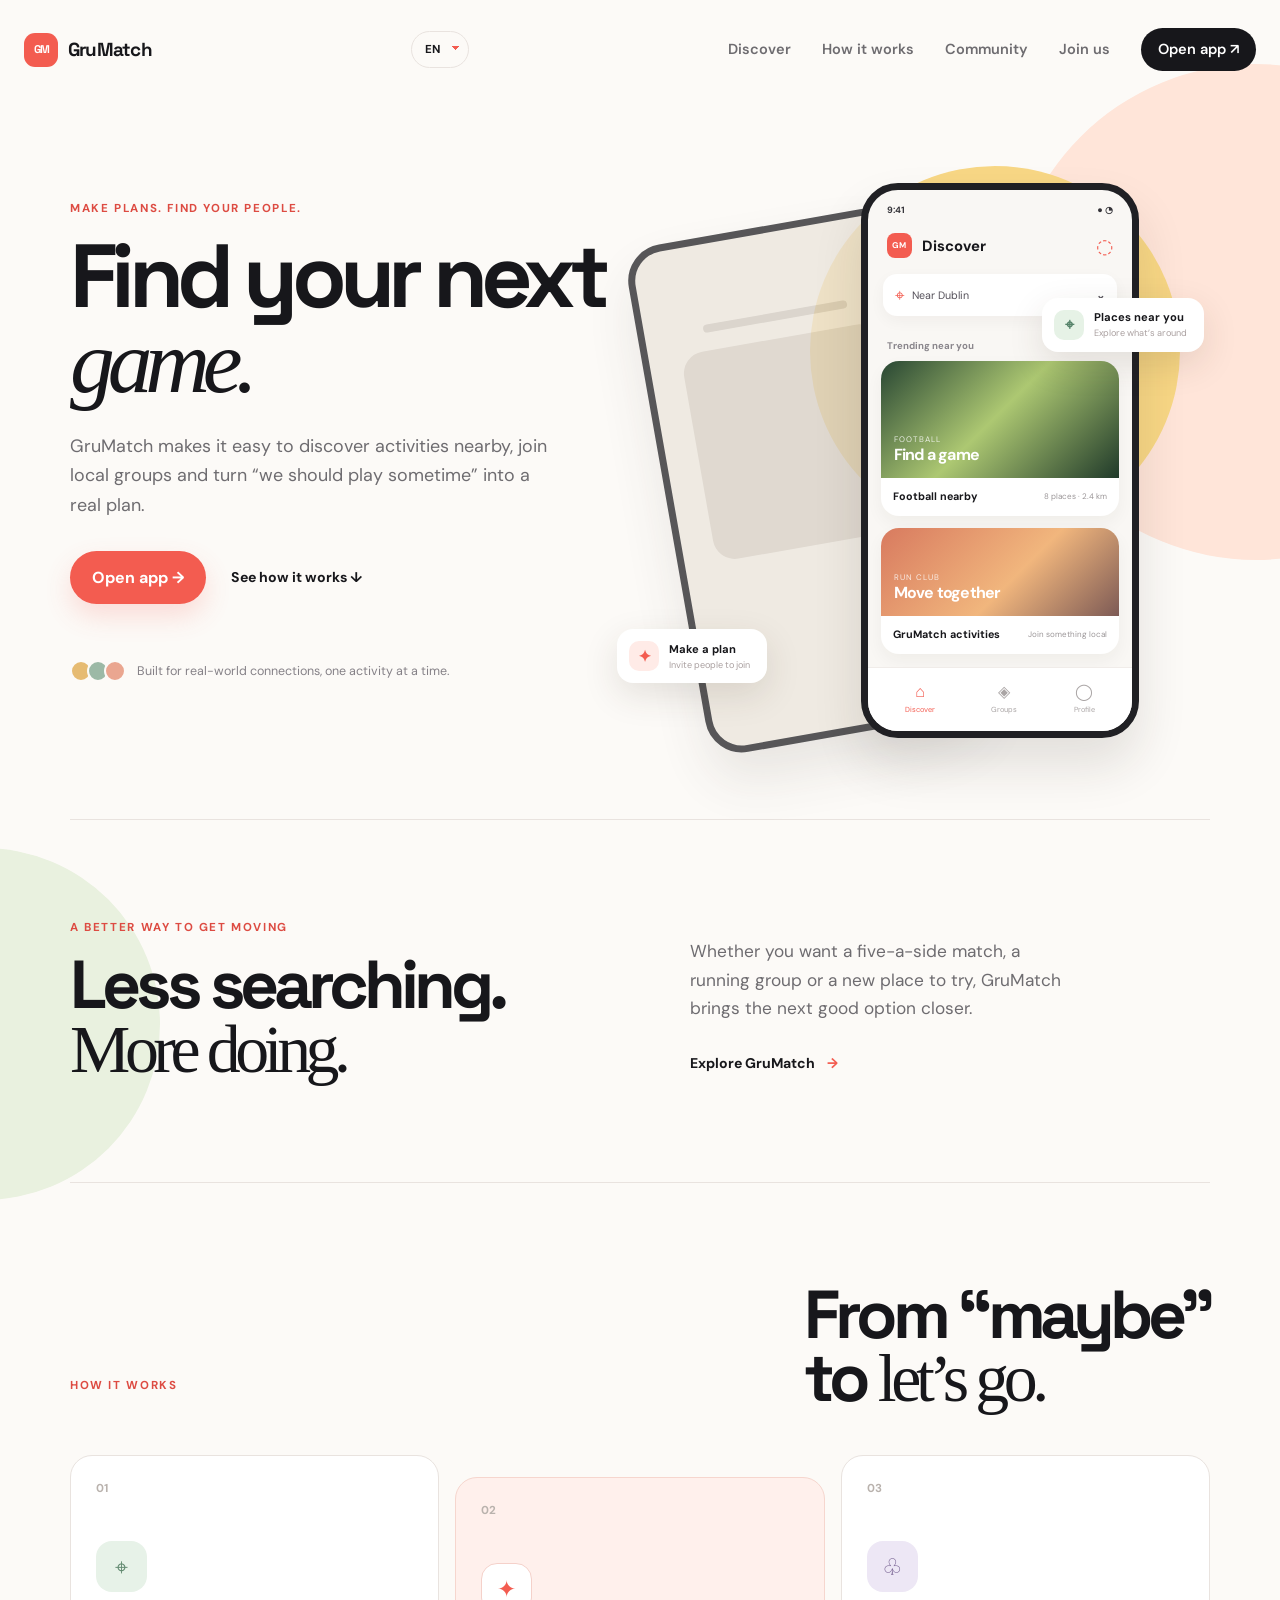
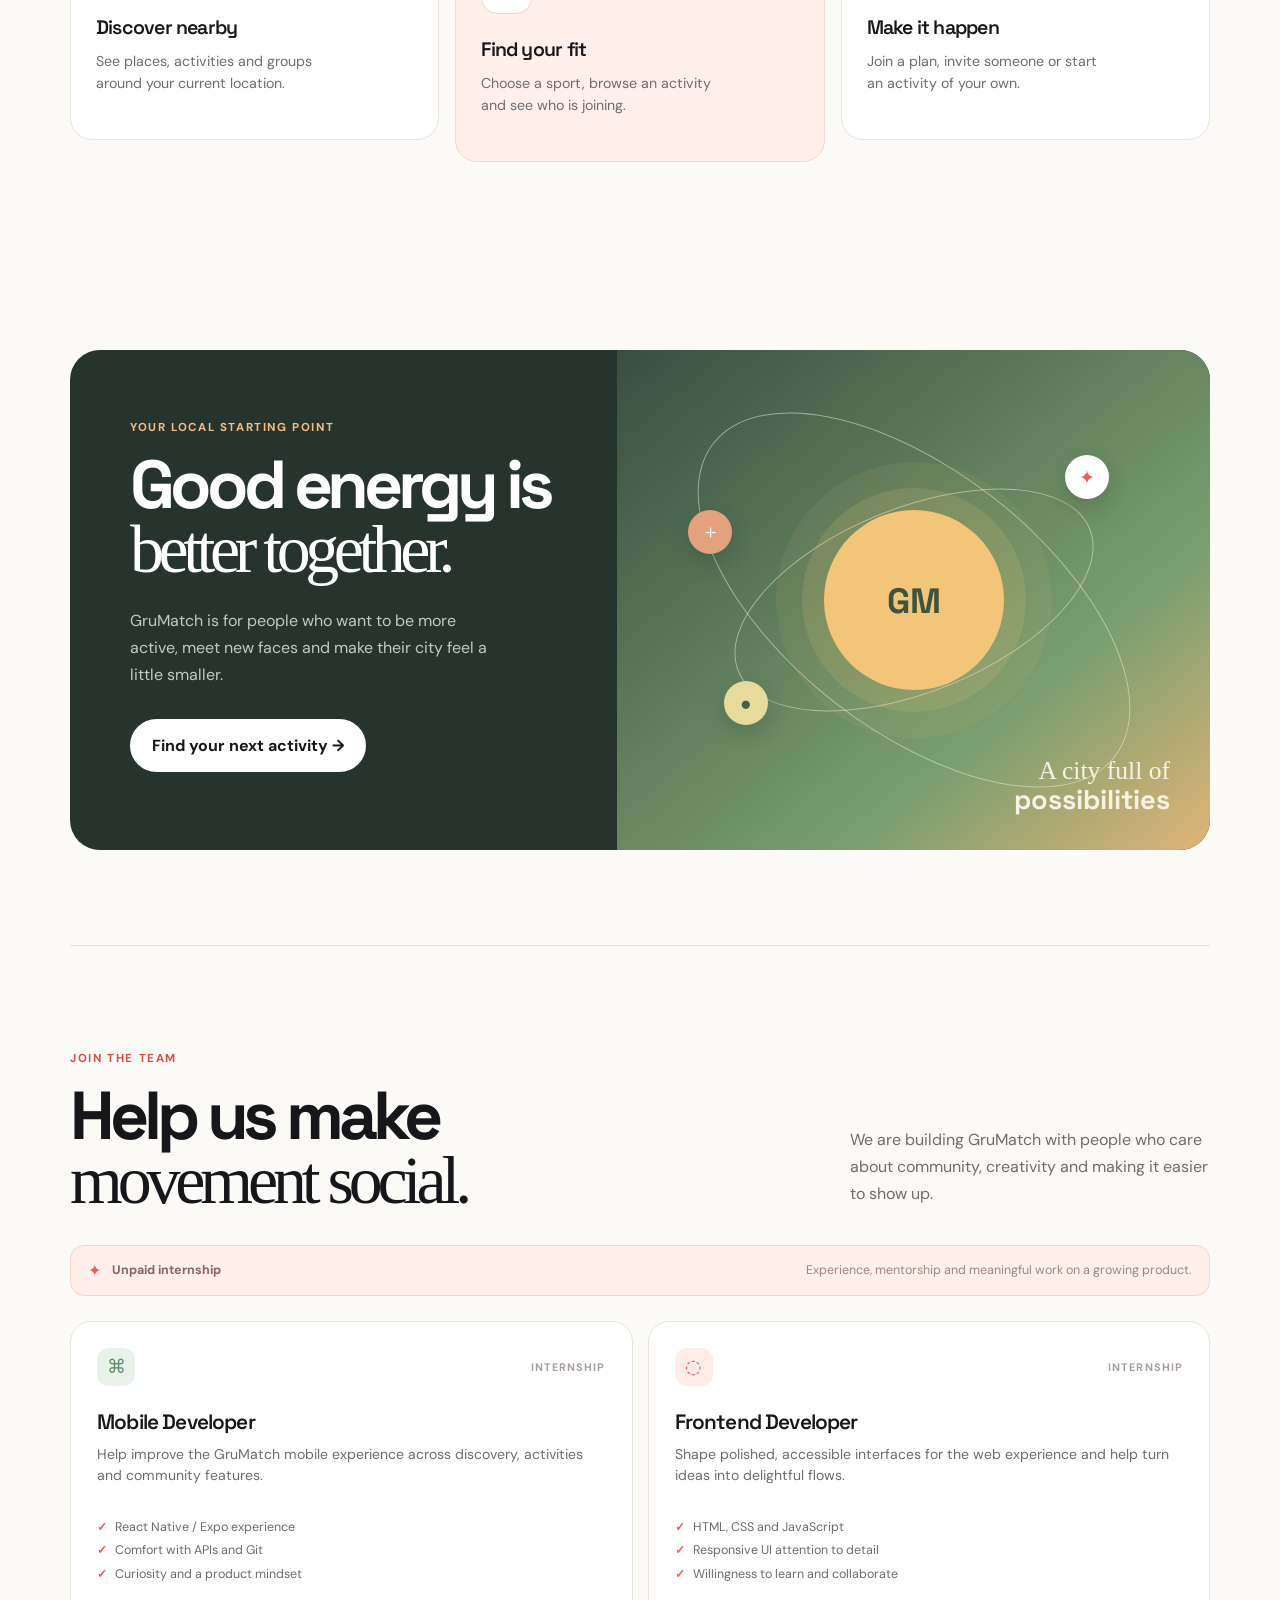
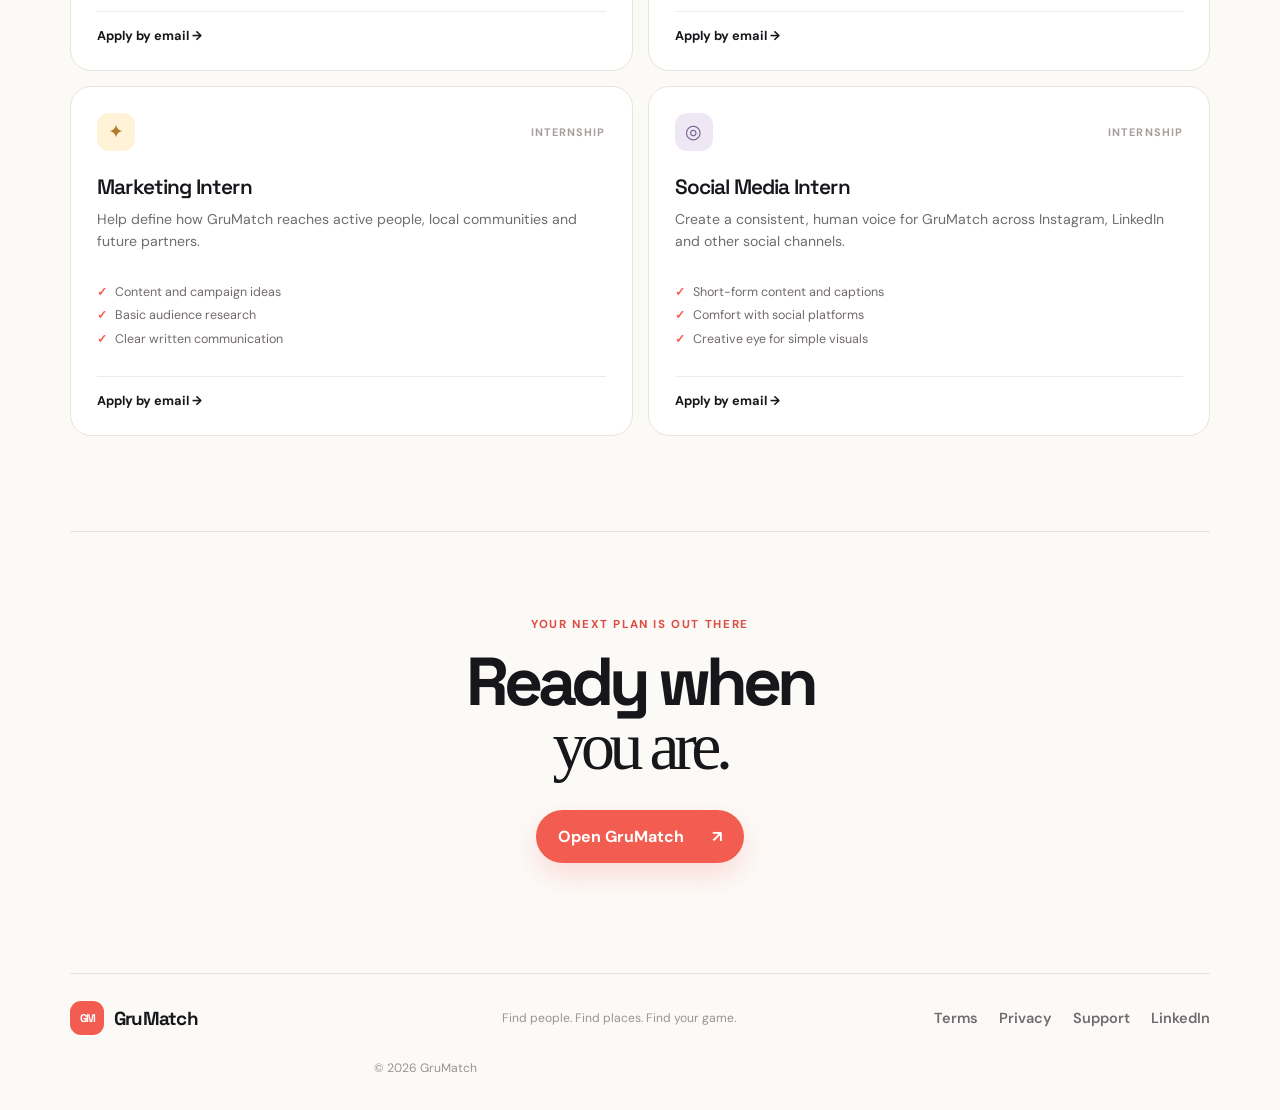
==== commit 067713d8: "Add GruMatch LinkedIn link" ====
--- a/src/index.html
+++ b/src/index.html
@@ -72,7 +72,7 @@
       </section>
       <section class="section-shell final-cta"><p class="eyebrow">Your next plan is out there</p><h2>Ready when<br /><span>you are.</span></h2><a class="button button--primary" href="https://www.grumatch.com">Open GruMatch <span aria-hidden="true">↗</span></a></section>
     </main>
-    <footer class="site-footer section-shell"><a class="brand" href="#top"><span class="brand-mark" aria-hidden="true"><span>G</span><span>M</span></span><span>GruMatch</span></a><p>Find people. Find places. Find your game.</p><div class="footer-links"><a href="https://www.grumatch.com/terms">Terms</a><a href="https://www.grumatch.com/privacy">Privacy</a><a href="mailto:supportgrumatch@gmail.com">Support</a></div><small>© 2026 GruMatch</small></footer>
+    <footer class="site-footer section-shell"><a class="brand" href="#top"><span class="brand-mark" aria-hidden="true"><span>G</span><span>M</span></span><span>GruMatch</span></a><p>Find people. Find places. Find your game.</p><div class="footer-links"><a href="https://www.grumatch.com/terms">Terms</a><a href="https://www.grumatch.com/privacy">Privacy</a><a href="mailto:supportgrumatch@gmail.com">Support</a><a href="https://www.linkedin.com/company/grumatch" target="_blank" rel="noopener noreferrer">LinkedIn</a></div><small>© 2026 GruMatch</small></footer>
     <script>
       const toggle=document.querySelector('.menu-toggle'),nav=document.querySelector('.site-nav');toggle?.addEventListener('click',()=>{const open=nav.classList.toggle('is-open');toggle.setAttribute('aria-expanded',String(open))});nav?.querySelectorAll('a').forEach(link=>link.addEventListener('click',()=>{nav.classList.remove('is-open');toggle?.setAttribute('aria-expanded','false')}));
       const copy={en:{nav:['Discover','How it works','Community','Join us','Open app ↗'],heroEyebrow:'Make plans. Find your people.',heroTitle:'Find your next <em>game.</em>',heroLead:'GruMatch makes it easy to discover activities nearby, join local groups and turn “we should play sometime” into a real plan.',heroButton:'Start exploring →',heroLink:'See how it works ↓',discoverEyebrow:'A better way to get moving',discoverTitle:'Less searching.<br><span>More doing.</span>',discoverText:'Whether you want a five-a-side match, a running group or a new place to try, GruMatch brings the next good option closer.',howEyebrow:'How it works',howTitle:'From “maybe”<br>to <span>let’s go.</span>',communityEyebrow:'Your local starting point',communityTitle:'Good energy is<br><span>better together.</span>',communityText:'GruMatch is for people who want to be more active, meet new faces and make their city feel a little smaller.',careersEyebrow:'Join the team',careersTitle:'Help us make<br><span>movement social.</span>',careersText:'We are building GruMatch with people who care about community, creativity and making it easier to show up.',finalEyebrow:'Your next plan is out there',finalTitle:'Ready when<br><span>you are.</span>'},pt:{nav:['Descobrir','Como funciona','Comunidade','Junte-se','Abrir app ↗'],heroEyebrow:'Faça planos. Encontre sua gente.',heroTitle:'Encontre seu próximo <em>jogo.</em>',heroLead:'O GruMatch ajuda você a descobrir atividades perto de você, participar de grupos locais e transformar “a gente deveria jogar qualquer dia” em um plano de verdade.',heroButton:'Começar a explorar →',heroLink:'Veja como funciona ↓',discoverEyebrow:'Uma forma melhor de se movimentar',discoverTitle:'Menos procura.<br><span>Mais ação.</span>',discoverText:'Seja uma partida de futebol, um grupo de corrida ou um lugar novo para conhecer, o GruMatch aproxima a próxima boa opção.',howEyebrow:'Como funciona',howTitle:'Do “talvez”<br>ao <span>vamos nessa.</span>',communityEyebrow:'Seu ponto de partida local',communityTitle:'Boa energia é<br><span>melhor junto.</span>',communityText:'O GruMatch é para quem quer ser mais ativo, conhecer novas pessoas e fazer a cidade parecer um pouco menor.',careersEyebrow:'Faça parte do time',careersTitle:'Ajude a tornar<br><span>o movimento social.</span>',careersText:'Estamos construindo o GruMatch com pessoas que acreditam em comunidade, criatividade e em facilitar o primeiro passo.',finalEyebrow:'Seu próximo plano está esperando',finalTitle:'Pronto quando<br><span>você estiver.</span>'}};
